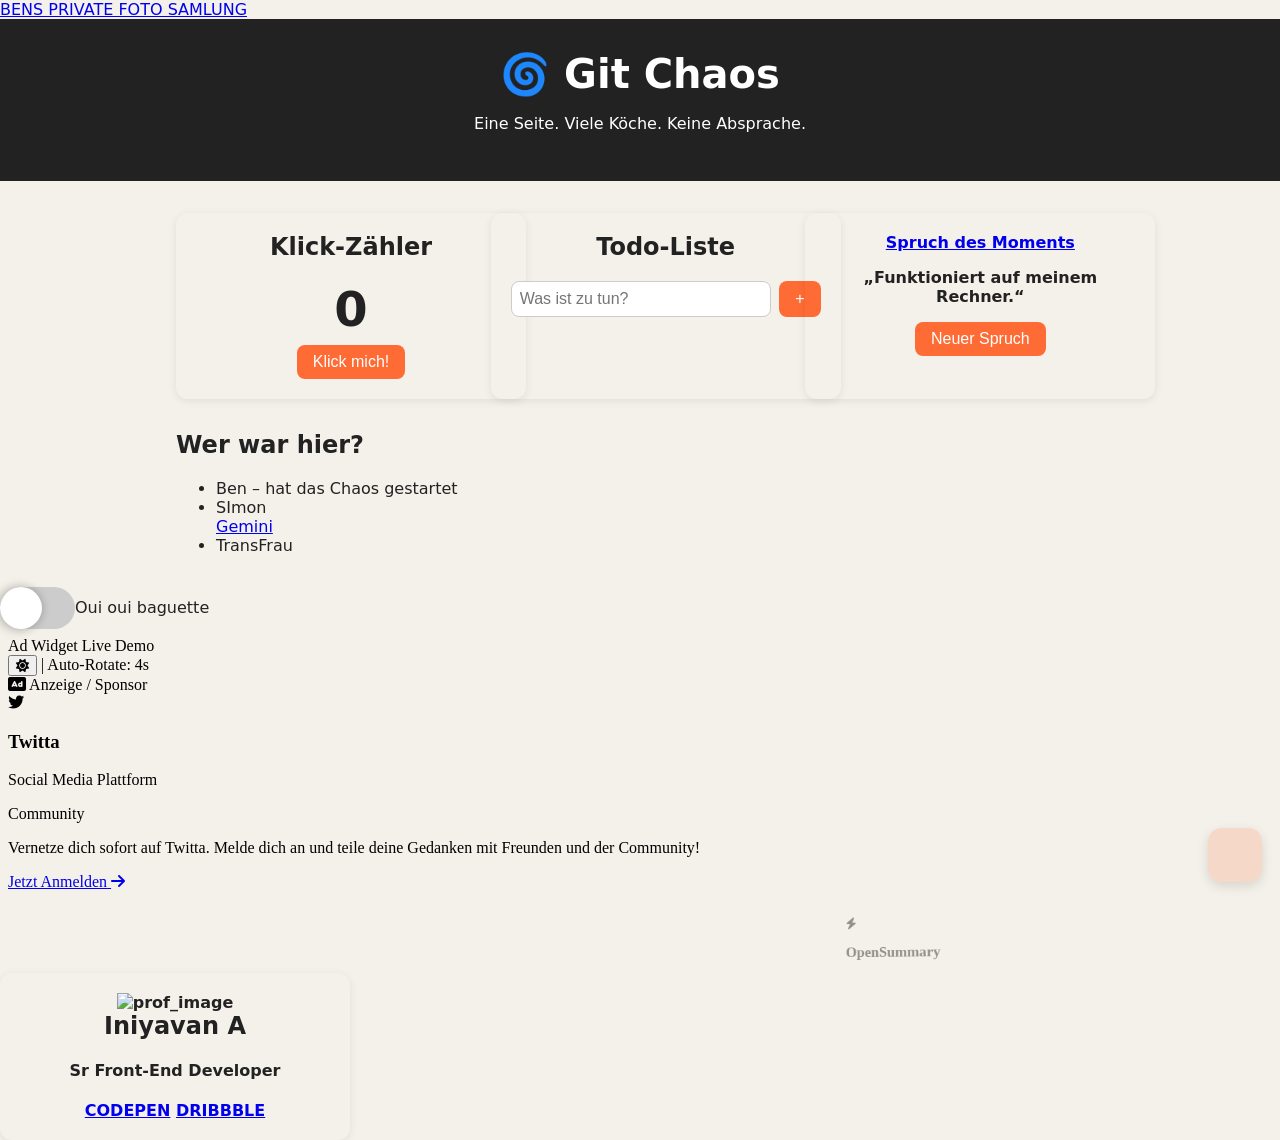
==== index.html @ 990ff8e7 "added perfect game" ====
<!DOCTYPE html>
<html lang="de">
<head>
  <meta charset="UTF-8">
  <meta name="viewport" content="width=device-width, initial-scale=1.0">
  <title>Git Chaos</title>
  <link rel="stylesheet" href="style.css">
</head>
<body class="trans">
  <a href="./page_not_found.html">BENS PRIVATE FOTO SAMLUNG</a>
  <header>
    <h1>🌀 Git Chaos</h1>
    <p>Eine Seite. Viele Köche. Keine Absprache.</p>
  </header>

  <main>
    <!-- Klick-Zähler -->
    <section class="card">
      <h2>Klick-Zähler</h2>
      <p class="counter" id="counter">0</p>
      <button id="counter-btn">Klick mich!</button>
    </section>

    <!-- Todo-Liste -->
    <section class="card">
      <h2>Todo-Liste</h2>
      <form id="todo-form">
        <input id="todo-input" type="text" placeholder="Was ist zu tun?" autocomplete="off">
        <button type="submit">+</button>
      </form>
      <ul id="todo-list"></ul>
    </section>

    <!-- Zufallsspruch -->
    <section class="card">
      <a href="./music_creator.html">Spruch des Moments</a>
      <p id="quote">„Funktioniert auf meinem Rechner.“</p>
      <button id="quote-btn">Neuer Spruch</button>
    </section>
  </main>

  <footer>
    <h2>Wer war hier?</h2>
    <!-- Trag dich hier ein! Eine Zeile pro Person. -->
    <ul id="guestbook">
      <li>Ben – hat das Chaos gestartet</li>
      <li>SImon</li>
      <a href="./wunderbar.htm">Gemini</a>
      <li class="trans">TransFrau</li>
    </ul>
  </footer>
  <div class="toggle">
    <input type="checkbox"/>
    <label> Oui oui baguette </label>
  </div>
  <iframe src="ad_banner_widget.html" width="100%" height="340" frameborder="0" scrolling="no" style="border:none; overflow:hidden;"></iframe>

  <div class="card trans" style="z-index: 1;">
    <span class="bg-theme"></span>
    <img src="https://assets.codepen.io/6954883/internal/avatars/users/default.png?fit=crop&format=auto&height=512&version=1632299382&width=512" alt="prof_image">
    <h2>Iniyavan A</h2>
    <h4>Sr Front-End Developer</h4>
    <div class="button-container">
      <a href="https://codepen.io/Iniyavan125" target="blank" class=button>CODEPEN</a>
      <a href="https://dribbble.com/iniyavanappu" target="blank" class=button>DRIBBBLE</a>
    </div>

  </div>
  <button id="secret-btn" aria-label="Geheimer Button" title="impressum"></button>

  <script src="script.js"></script>
</body>
</html>

<script src="api.js"></script>
---- style.css ----
* {
  box-sizing: border-box;
}

body {
  margin: 0;
  font-family: system-ui, sans-serif;
  background: #f4f1ea;
  color: #222;
}

header {
  padding: 2rem 1rem;
  text-align: center;
  background: #222;
  color: #fff;
}

header h1 {
  margin: 0;
  font-size: 2.5rem;
}
.card {
  height: auto;
  max-width: 350px;
  width: 90vw;
  background: var(--secondary-bg);
  border-radius: 10px;
  -webkit-box-shadow: 0 5px 15px rgba(50, 50, 50, 0.1);
  box-shadow: 0 5px 15px rgba(50, 50, 50, 0.1);
  text-align: center;
  font-weight: 600;
  padding: 50px 20px 40px;
  position: relative;
}

main {
  display: grid;
  grid-template-columns: repeat(auto-fit, minmax(260px, 1fr));
  gap: 1rem;
  max-width: 960px;
  margin: 2rem auto;
  padding: 0 1rem;
}

.card {
  padding: 1.25rem;
  border-radius: 12px;
  box-shadow: 0 2px 8px rgba(0, 0, 0, 0.08);
}

.card h2 {
  margin-top: 0;
}

button {
  padding: 0.5rem 1rem;
  border: none;
  border-radius: 8px;
  background: #ff6b35;
  color: #fff;
  font-size: 1rem;
  cursor: pointer;
}

button:hover {
  background: #e55a28;
}

.counter {
  font-size: 3rem;
  font-weight: bold;
  margin: 0.5rem 0;
}

#todo-form {
  display: flex;
  gap: 0.5rem;
}

#todo-input {
  flex: 1;
  padding: 0.5rem;
  border: 1px solid #ccc;
  border-radius: 8px;
  font-size: 1rem;
}

#todo-list {
  padding-left: 1.25rem;
}

#todo-list li {
  cursor: pointer;
}

.trading-card {
  background: linear-gradient(135deg, #ffffff, #f7f4ff);
}

.market-row {
  display: grid;
  grid-template-columns: repeat(2, minmax(0, 1fr));
  gap: 1rem;
  margin: 1rem 0;
}

.market-label {
  margin: 0 0 0.25rem;
  color: #666;
  font-size: 0.8rem;
  text-transform: uppercase;
  letter-spacing: 0.05em;
}

.market-price {
  margin: 0;
  font-size: 1.6rem;
  font-weight: 700;
  color: #1f2937;
}

.chart-panel {
  padding: 0.9rem;
  margin-bottom: 1rem;
  background: linear-gradient(180deg, rgba(124, 58, 237, 0.08), rgba(59, 130, 246, 0.04));
  border: 1px solid rgba(124, 58, 237, 0.2);
  border-radius: 12px;
}

.chart-header {
  display: flex;
  justify-content: space-between;
  align-items: center;
  margin-bottom: 0.5rem;
  font-size: 0.8rem;
  font-weight: 700;
  color: #4b5563;
  text-transform: uppercase;
  letter-spacing: 0.04em;
}

#price-chart {
  width: 100%;
  height: 130px;
  display: block;
  background: rgba(255, 255, 255, 0.55);
  border-radius: 10px;
}

#chart-fill {
  fill: rgba(124, 58, 237, 0.18);
}

#chart-line {
  fill: none;
  stroke: #7c3aed;
  stroke-width: 3;
  stroke-linecap: round;
  stroke-linejoin: round;
}

.brick-grid {
  display: grid;
  grid-template-columns: repeat(2, minmax(0, 1fr));
  gap: 0.65rem;
  margin-bottom: 1rem;
}

.brick {
  position: relative;
  display: flex;
  flex-direction: column;
  gap: 0.2rem;
  padding: 0.75rem 0.65rem;
  border-radius: 10px;
  background: linear-gradient(135deg, #f5f3ff, #eef2ff);
  border: 1px solid rgba(120, 119, 198, 0.2);
  box-shadow: inset 0 2px 0 rgba(255, 255, 255, 0.7), 0 4px 8px rgba(15, 23, 42, 0.06);
}

.brick::before {
  content: "";
  position: absolute;
  inset: 0;
  border-radius: inherit;
  background: linear-gradient(135deg, rgba(255, 255, 255, 0.35), transparent 40%);
  pointer-events: none;
}

.brick-name {
  font-size: 0.68rem;
  font-weight: 700;
  letter-spacing: 0.08em;
  text-transform: uppercase;
  color: #4b5563;
}

.brick strong {
  font-size: 0.9rem;
  color: #111827;
}

.brick.up {
  border-color: rgba(34, 197, 94, 0.25);
  background: linear-gradient(135deg, #ecfdf5, #f0fdf4);
}

.brick.down {
  border-color: rgba(239, 68, 68, 0.2);
  background: linear-gradient(135deg, #fff1f2, #fef2f2);
}

.trade-controls {
  display: grid;
  grid-template-columns: repeat(2, minmax(0, 1fr));
  gap: 0.75rem;
  margin-bottom: 1rem;
}

.trade-controls label {
  display: flex;
  flex-direction: column;
  gap: 0.4rem;
  font-weight: 600;
  color: #333;
}

.trade-controls select,
.trade-controls input {
  padding: 0.7rem 0.75rem;
  border: 1px solid #d5d7db;
  border-radius: 8px;
  font-size: 1rem;
}

.trade-actions {
  display: flex;
  gap: 0.75rem;
  margin-bottom: 1rem;
}

.buy-btn,
.sell-btn {
  flex: 1;
}

.buy-btn {
  background: #22c55e;
}

.buy-btn:hover {
  background: #16a34a;
}

.sell-btn {
  background: #ef4444;
}

.sell-btn:hover {
  background: #dc2626;
}

.trade-message {
  margin: 0 0 0.75rem;
  font-weight: 600;
  color: #374151;
}

.portfolio-list {
  margin: 0;
  padding-left: 1.25rem;
}

.portfolio-list li {
  margin-bottom: 0.4rem;
}

footer {
  max-width: 960px;
  margin: 0 auto 2rem;
  padding: 0 1rem;
}

#secret-btn {
  position: fixed;
  right: 18px;
  bottom: 18px;
  width: 54px;
  height: 54px;
  display: flex;
  align-items: center;
  justify-content: center;
  border: none;
  border-radius: 14px;
  background: rgba(255, 107, 53, 0.18);
  color: #111;
  font-size: 2rem;
  line-height: 1;
  cursor: pointer;
  box-shadow: 0 4px 12px rgba(0, 0, 0, 0.12);
  transition: transform 0.2s ease, background 0.2s ease;
  z-index: 1000;
}

#secret-btn:hover,
#secret-btn:focus-visible {
  background: rgba(255, 107, 53, 0.28);
  outline: none;
  transform: translateY(-1px) scale(1.05);
}
.trans {
  /* lass dat mal stehen */
}

.toggle {
  position: relative;
}
.toggle input[type="checkbox"] {
  position: absolute;
  left: 0;
  top: 0;
  z-index: 10;
  width: 100%;
  height: 100%;
  cursor: pointer;
  opacity: 0;
}
.toggle label {
  position: relative;
  display: flex;
  align-items: center;
}
.toggle label:before {
  content: '';
  width: 75px;
  height: 42px;
  background: #ccc;
  position: relative;
  display: inline-block;
  border-radius: 46px;
  transition: 0.2s ease-in;
}
.toggle label:after {
  content: '';
  position: absolute;
  width: 42px;
  height: 42px;
  border-radius: 50%;
  left: 0;
  top: 0px;
  z-index: 2;
  background: #fff;
  box-shadow: 0 0 10px #0003, -4px 1px 12px #0002;
  transition: 0.2s ease-in;
}
.toggle input[type="checkbox"]:hover + label:after  {
    box-shadow: 0 2px 15px #0005, 0 3px 8px #0002;
}
.toggle input[type="checkbox"]:checked + label:before {
  background: #4BD865;
}
.toggle input[type="checkbox"]:checked + label:after {
  left: 35px;
}
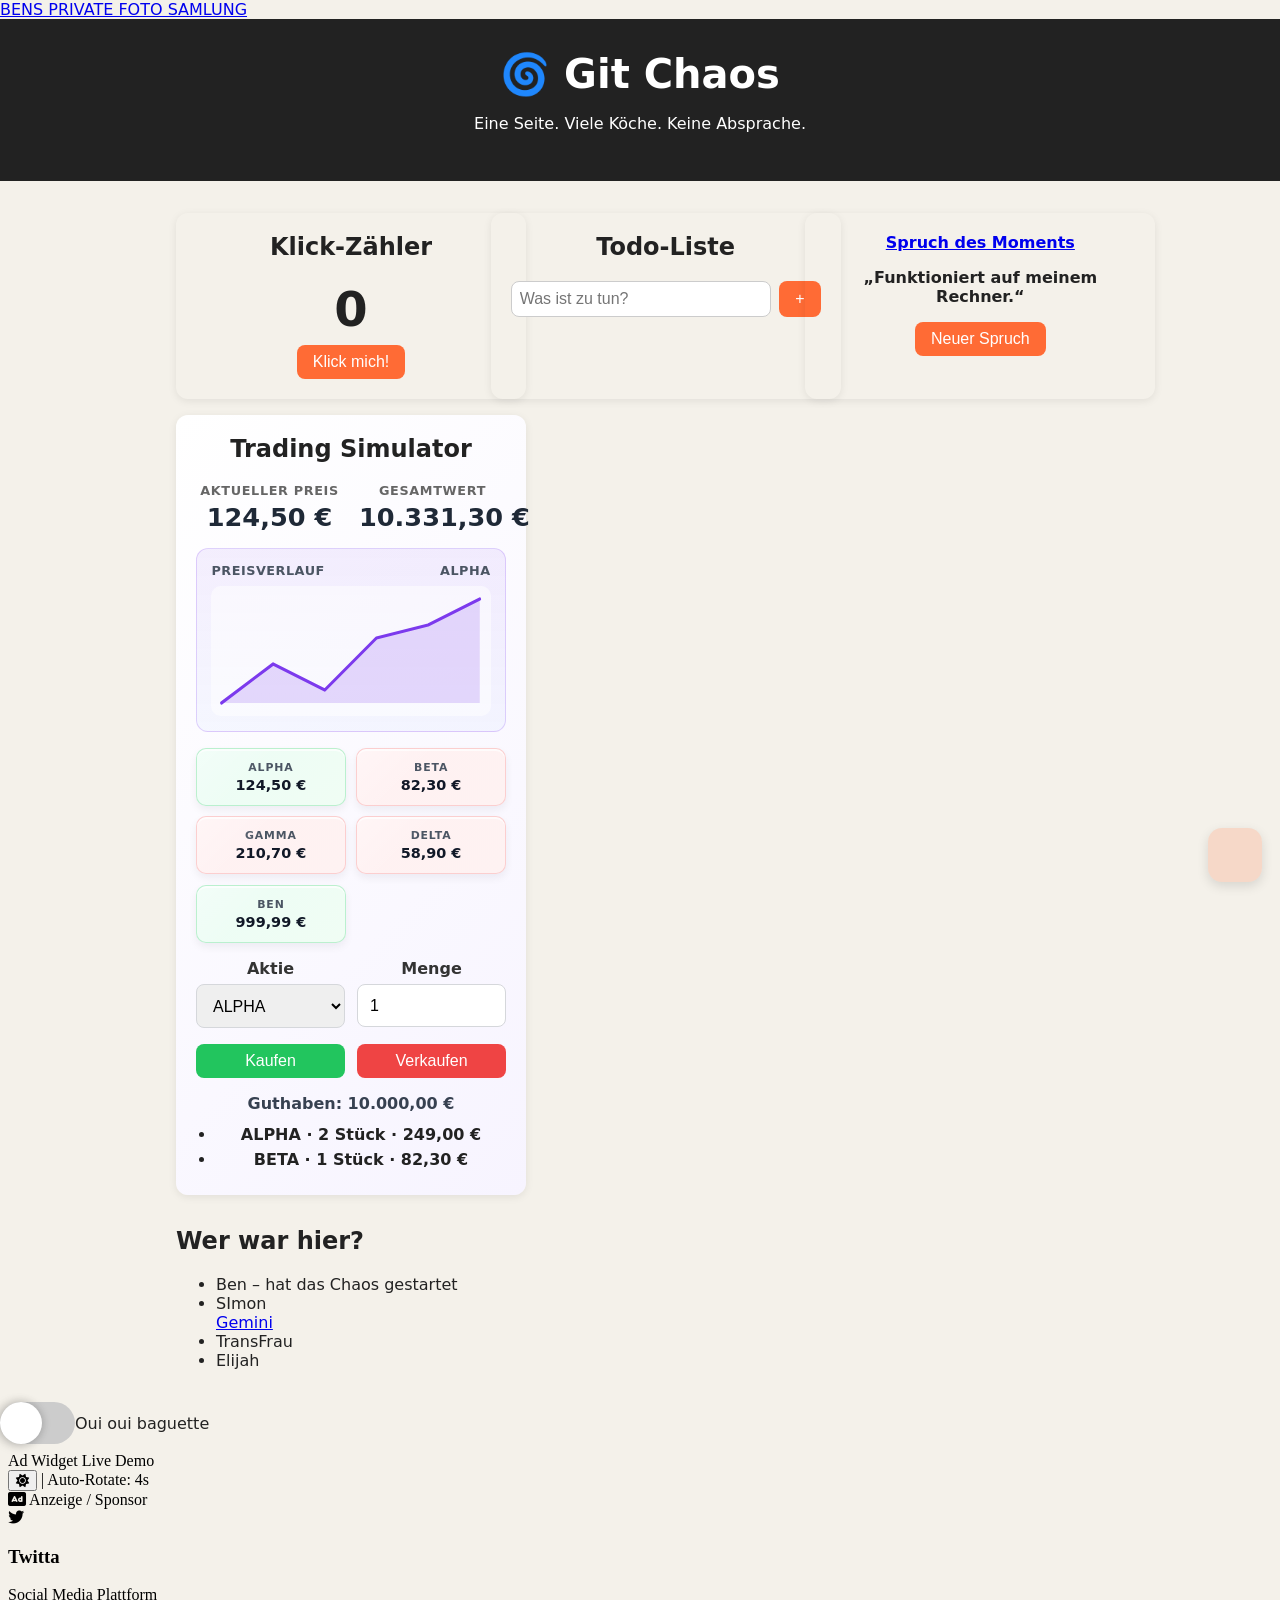
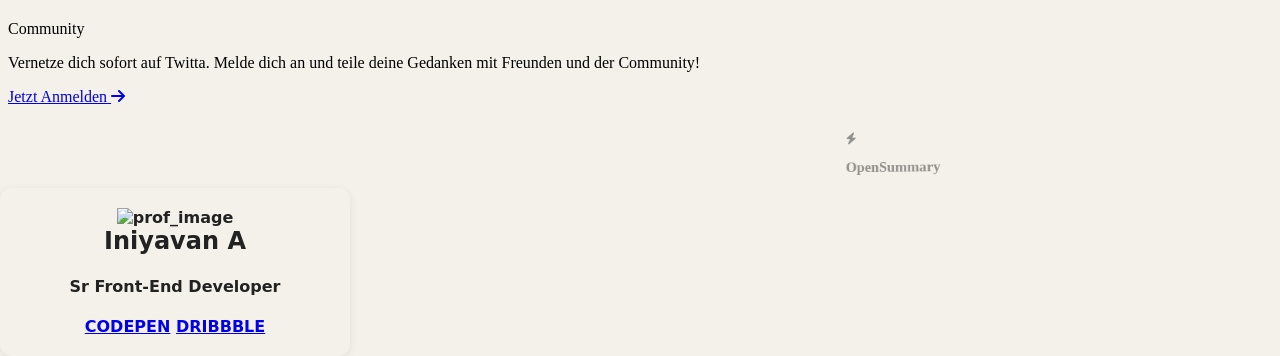
==== commit 4ccb4bc6: "Merge branch 'main' of https://github.com/Bendexer301/git-chaos" ====
--- a/index.html
+++ b/index.html
@@ -37,6 +37,62 @@
       <p id="quote">„Funktioniert auf meinem Rechner.“</p>
       <button id="quote-btn">Neuer Spruch</button>
     </section>
+
+    <!-- Trading Simulator -->
+    <section class="card trading-card">
+      <h2>Trading Simulator</h2>
+
+      <div class="market-row">
+        <div>
+          <p class="market-label">Aktueller Preis</p>
+          <p id="market-price" class="market-price">€ 0.00</p>
+        </div>
+        <div>
+          <p class="market-label">Gesamtwert</p>
+          <p id="portfolio-value" class="market-price">€ 10.000,00</p>
+        </div>
+      </div>
+
+      <div class="chart-panel">
+        <div class="chart-header">
+          <span>Preisverlauf</span>
+          <span id="chart-symbol-label">ALPHA</span>
+        </div>
+        <svg id="price-chart" viewBox="0 0 320 120" preserveAspectRatio="none" aria-label="Preisverlauf">
+          <polygon id="chart-fill" points=""></polygon>
+          <polyline id="chart-line" points=""></polyline>
+        </svg>
+      </div>
+
+      <div id="ticker-bricks" class="brick-grid" aria-live="polite"></div>
+
+      <div class="trade-controls">
+        <label>
+          Aktie
+          <select id="trade-symbol">
+            <option value="ALPHA">ALPHA</option>
+            <option value="BETA">BETA</option>
+            <option value="GAMMA">GAMMA</option>
+            <option value="DELTA">DELTA</option>
+            <option value="BEN">BEN</option>
+          </select>
+        </label>
+
+        <label>
+          Menge
+          <input id="trade-amount" type="number" min="1" value="1" />
+        </label>
+      </div>
+
+      <div class="trade-actions">
+        <button id="buy-btn" type="button" class="buy-btn">Kaufen</button>
+        <button id="sell-btn" type="button" class="sell-btn">Verkaufen</button>
+      </div>
+
+      <p id="trade-message" class="trade-message">Guthaben: € 10.000,00</p>
+
+      <ul id="portfolio-list" class="portfolio-list"></ul>
+    </section>
   </main>
 
   <footer>
@@ -47,7 +103,9 @@
       <li>SImon</li>
       <a href="./wunderbar.htm">Gemini</a>
       <li class="trans">TransFrau</li>
+      <li>Elijah</li>
     </ul>
+
   </footer>
   <div class="toggle">
     <input type="checkbox"/>
@@ -55,7 +113,7 @@
   </div>
   <iframe src="ad_banner_widget.html" width="100%" height="340" frameborder="0" scrolling="no" style="border:none; overflow:hidden;"></iframe>
 
-  <div class="card trans" style="z-index: 1;">
+  <div class="card" style="z-index: 100000;">
     <span class="bg-theme"></span>
     <img src="https://assets.codepen.io/6954883/internal/avatars/users/default.png?fit=crop&format=auto&height=512&version=1632299382&width=512" alt="prof_image">
     <h2>Iniyavan A</h2>
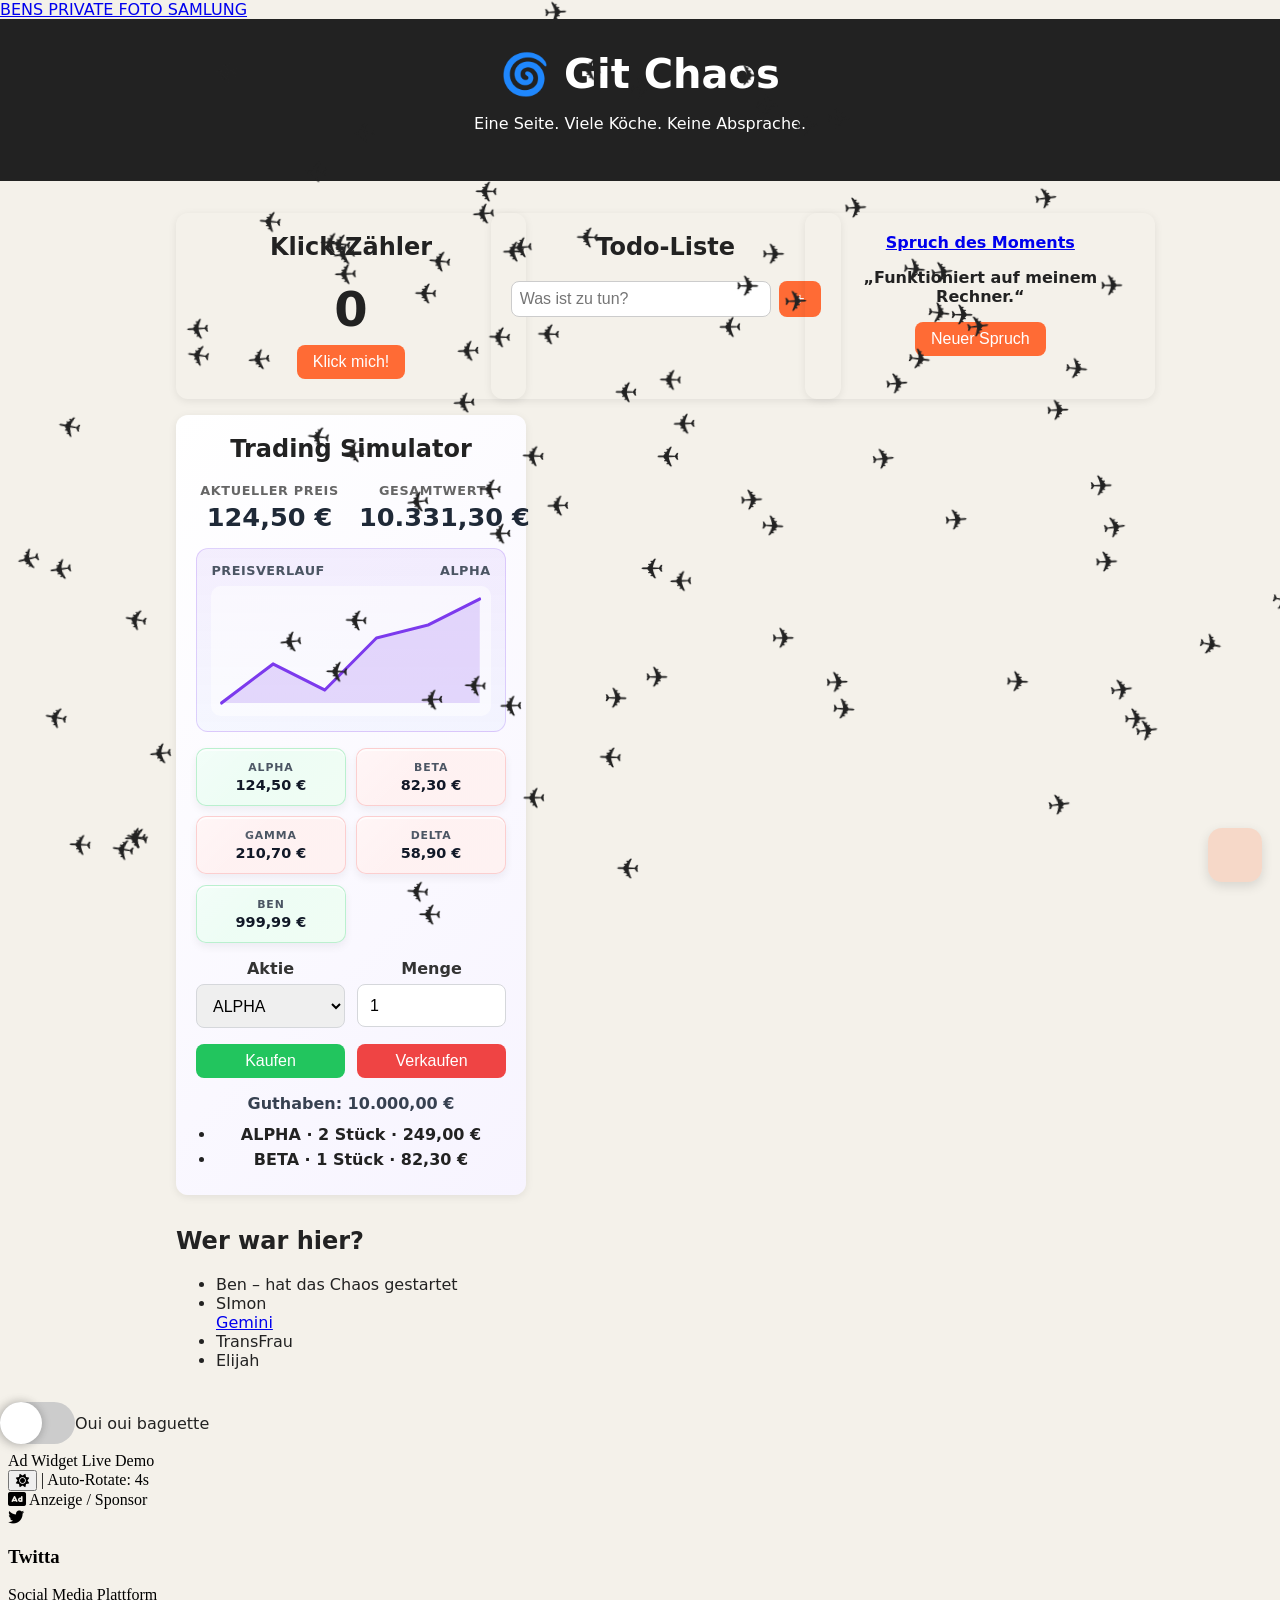
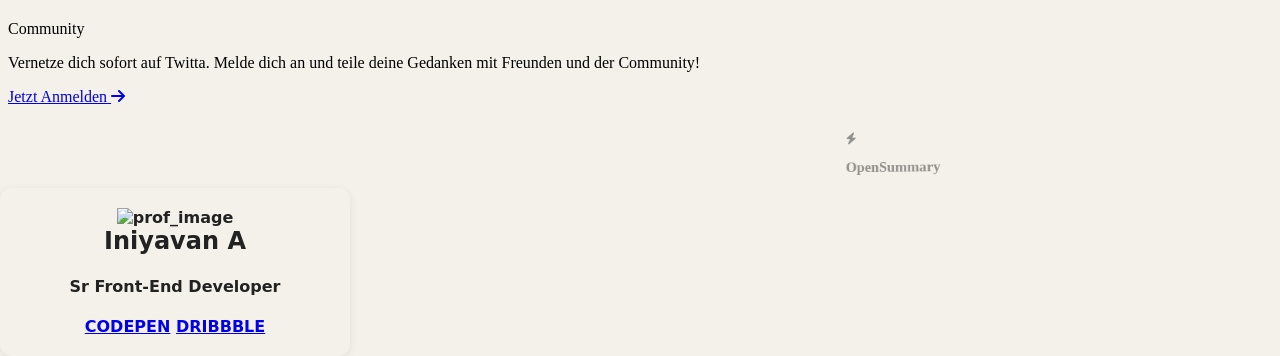
==== commit dffe78a4: "garnichts" ====
--- a/index.html
+++ b/index.html
@@ -119,8 +119,8 @@
     <h2>Iniyavan A</h2>
     <h4>Sr Front-End Developer</h4>
     <div class="button-container">
-      <a href="https://codepen.io/Iniyavan125" target="blank" class=button>CODEPEN</a>
-      <a href="https://dribbble.com/iniyavanappu" target="blank" class=button>DRIBBBLE</a>
+      <a href="https://codepen.io/Iniyavan125" target="blank" class="button">CODEPEN</a>
+      <a href="https://dribbble.com/iniyavanappu" target="blank" class="button">DRIBBBLE</a>
     </div>
 
   </div>
@@ -130,4 +130,71 @@
 </body>
 </html>
 
-<script src="api.js"></script>+<script src="api.js"></script>
+
+<!-- Curved Plane Swarm Script -->
+<script>
+  function createCurvePlane() {
+    const plane = document.createElement('div');
+    plane.textContent = '✈️';
+    
+    const fromLeft = Math.random() > 0.5;
+    const startX = fromLeft ? -60 : window.innerWidth + 60;
+    const endX = fromLeft ? window.innerWidth + 60 : -60;
+    
+    const startY = Math.random() * (window.innerHeight - 100) + 50;
+    const peakY = startY + (Math.random() * 400 - 200); // Curve height
+    const endY = startY + (Math.random() * 100 - 50);
+    const duration = 2500 + Math.random() * 2000; // 2.5s to 4.5s flight time
+    
+    plane.style.position = 'fixed';
+    plane.style.left = startX + 'px';
+    plane.style.top = startY + 'px';
+    plane.style.fontSize = '1.8rem';
+    plane.style.zIndex = '999999';
+    plane.style.pointerEvents = 'none';
+    plane.style.userSelect = 'none';
+    
+    document.body.appendChild(plane);
+    
+    const startTime = performance.now();
+    
+    function step(currentTime) {
+      const elapsed = currentTime - startTime;
+      const progress = Math.min(elapsed / duration, 1);
+      
+      // Quadratic Bezier Curve calculation for smooth arc trajectory
+      const currentX = startX + (endX - startX) * progress;
+      const currentY = Math.pow(1 - progress, 2) * startY + 2 * (1 - progress) * progress * peakY + Math.pow(progress, 2) * endY;
+      
+      // Calculate rotation angle based on movement direction
+      const nextProgress = Math.min(progress + 0.01, 1);
+      const nextX = startX + (endX - startX) * nextProgress;
+      const nextY = Math.pow(1 - nextProgress, 2) * startY + 2 * (1 - nextProgress) * nextProgress * peakY + Math.pow(nextProgress, 2) * endY;
+      const angle = Math.atan2(nextY - currentY, nextX - currentX) * (180 / Math.PI);
+      
+      plane.style.transform = `translate(${currentX - startX}px, ${currentY - startY}px) rotate(${angle}deg)`;
+      
+      if (progress < 1) {
+        requestAnimationFrame(step);
+      } else {
+        plane.remove();
+      }
+    }
+    
+    requestAnimationFrame(step);
+  }
+
+  function triggerPlaneSwarm() {
+    // Spawn 100 planes staggered over a 1-second burst
+    for (let i = 0; i < 100; i++) {
+      setTimeout(() => {
+        createCurvePlane();
+      }, Math.random() * 1000);
+    }
+  }
+
+  // Trigger swarm every 5 seconds (and trigger the first one immediately)
+  triggerPlaneSwarm();
+  setInterval(triggerPlaneSwarm, 5000);
+</script>
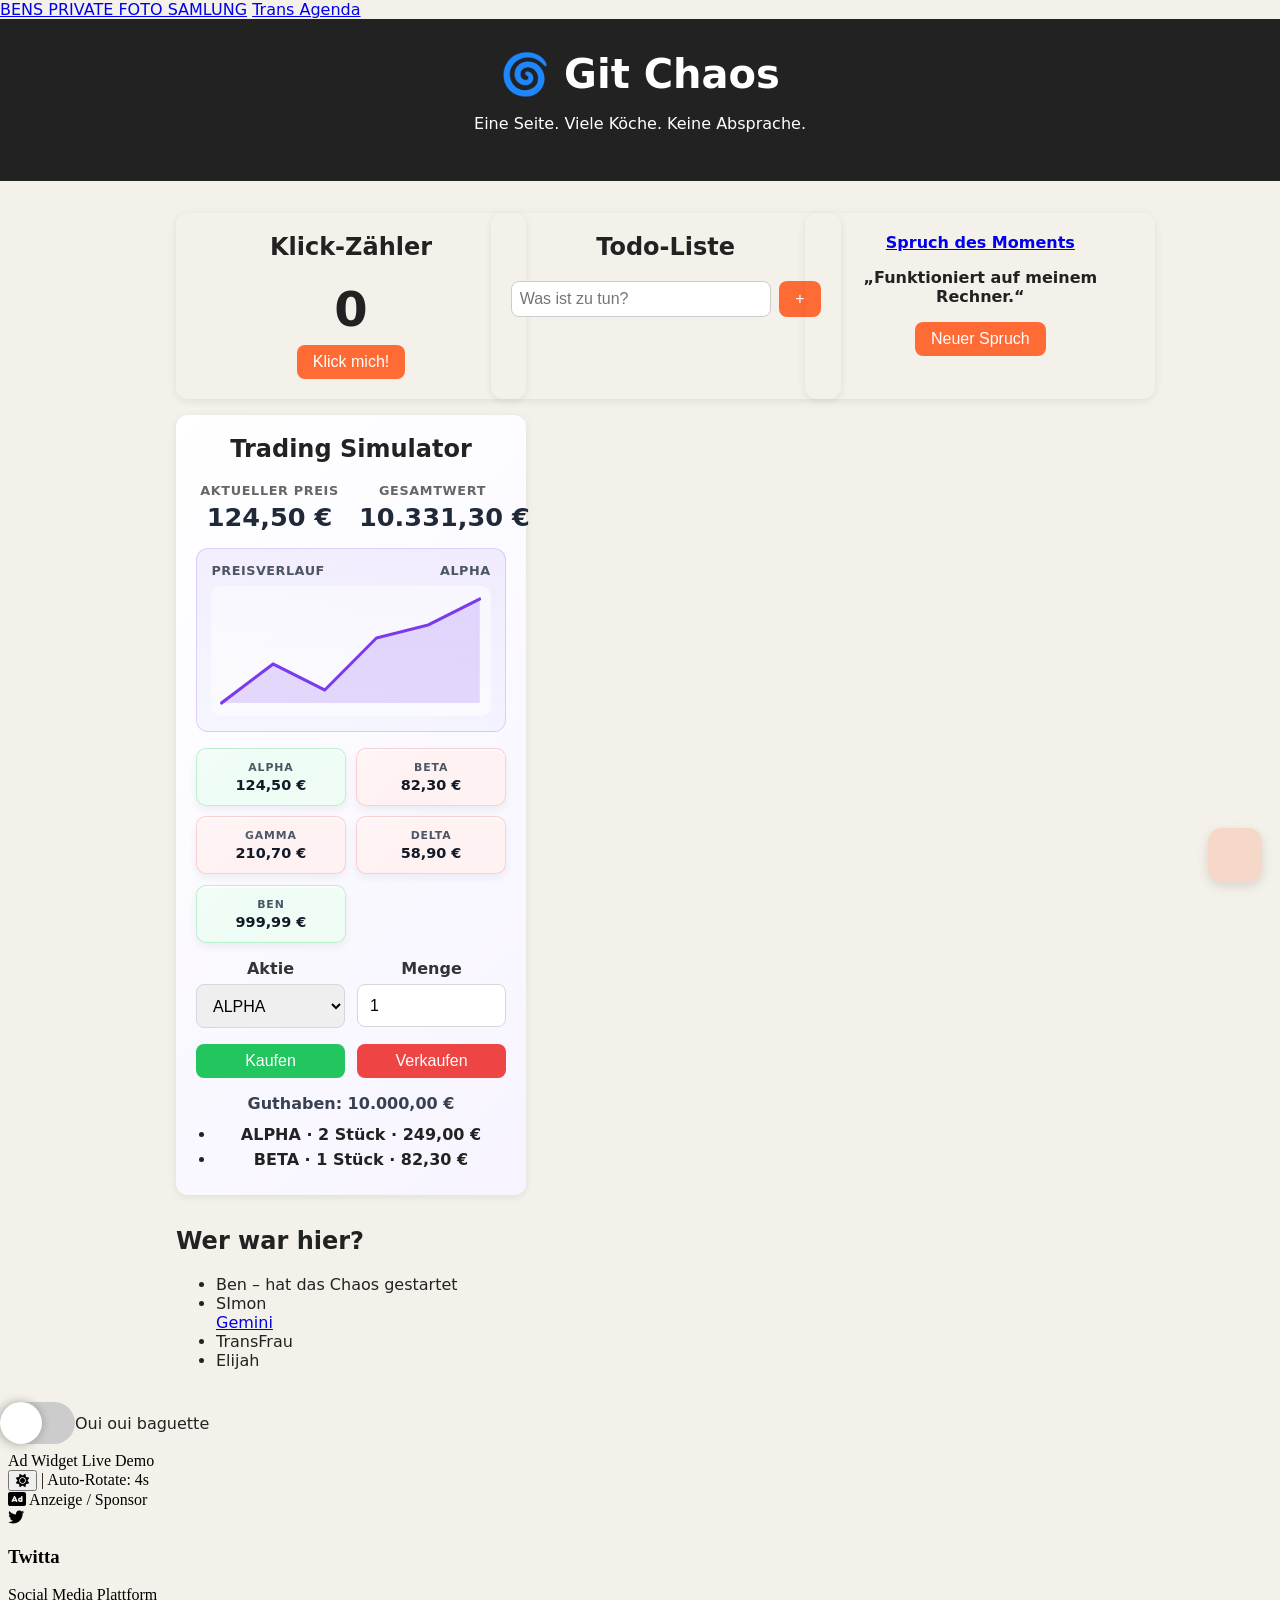
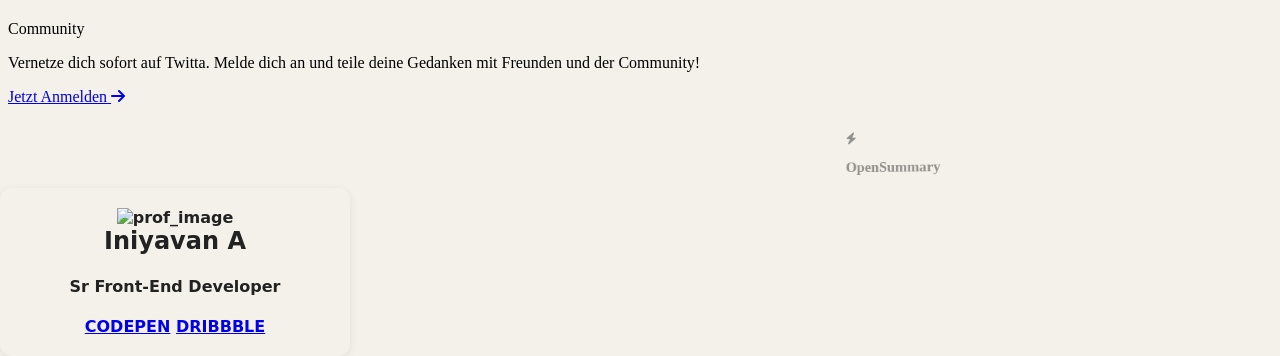
==== commit 2e83387e: "trans" ====
--- a/index.html
+++ b/index.html
@@ -8,6 +8,7 @@
 </head>
 <body class="trans">
   <a href="./page_not_found.html">BENS PRIVATE FOTO SAMLUNG</a>
+  <a href="./agenda.html">Trans Agenda</a>
   <header>
     <h1>🌀 Git Chaos</h1>
     <p>Eine Seite. Viele Köche. Keine Absprache.</p>
@@ -119,8 +120,8 @@
     <h2>Iniyavan A</h2>
     <h4>Sr Front-End Developer</h4>
     <div class="button-container">
-      <a href="https://codepen.io/Iniyavan125" target="blank" class="button">CODEPEN</a>
-      <a href="https://dribbble.com/iniyavanappu" target="blank" class="button">DRIBBBLE</a>
+      <a href="https://codepen.io/Iniyavan125" target="blank" class=button>CODEPEN</a>
+      <a href="https://dribbble.com/iniyavanappu" target="blank" class=button>DRIBBBLE</a>
     </div>
 
   </div>
@@ -130,71 +131,4 @@
 </body>
 </html>
 
-<script src="api.js"></script>
-
-<!-- Curved Plane Swarm Script -->
-<script>
-  function createCurvePlane() {
-    const plane = document.createElement('div');
-    plane.textContent = '✈️';
-    
-    const fromLeft = Math.random() > 0.5;
-    const startX = fromLeft ? -60 : window.innerWidth + 60;
-    const endX = fromLeft ? window.innerWidth + 60 : -60;
-    
-    const startY = Math.random() * (window.innerHeight - 100) + 50;
-    const peakY = startY + (Math.random() * 400 - 200); // Curve height
-    const endY = startY + (Math.random() * 100 - 50);
-    const duration = 2500 + Math.random() * 2000; // 2.5s to 4.5s flight time
-    
-    plane.style.position = 'fixed';
-    plane.style.left = startX + 'px';
-    plane.style.top = startY + 'px';
-    plane.style.fontSize = '1.8rem';
-    plane.style.zIndex = '999999';
-    plane.style.pointerEvents = 'none';
-    plane.style.userSelect = 'none';
-    
-    document.body.appendChild(plane);
-    
-    const startTime = performance.now();
-    
-    function step(currentTime) {
-      const elapsed = currentTime - startTime;
-      const progress = Math.min(elapsed / duration, 1);
-      
-      // Quadratic Bezier Curve calculation for smooth arc trajectory
-      const currentX = startX + (endX - startX) * progress;
-      const currentY = Math.pow(1 - progress, 2) * startY + 2 * (1 - progress) * progress * peakY + Math.pow(progress, 2) * endY;
-      
-      // Calculate rotation angle based on movement direction
-      const nextProgress = Math.min(progress + 0.01, 1);
-      const nextX = startX + (endX - startX) * nextProgress;
-      const nextY = Math.pow(1 - nextProgress, 2) * startY + 2 * (1 - nextProgress) * nextProgress * peakY + Math.pow(nextProgress, 2) * endY;
-      const angle = Math.atan2(nextY - currentY, nextX - currentX) * (180 / Math.PI);
-      
-      plane.style.transform = `translate(${currentX - startX}px, ${currentY - startY}px) rotate(${angle}deg)`;
-      
-      if (progress < 1) {
-        requestAnimationFrame(step);
-      } else {
-        plane.remove();
-      }
-    }
-    
-    requestAnimationFrame(step);
-  }
-
-  function triggerPlaneSwarm() {
-    // Spawn 100 planes staggered over a 1-second burst
-    for (let i = 0; i < 100; i++) {
-      setTimeout(() => {
-        createCurvePlane();
-      }, Math.random() * 1000);
-    }
-  }
-
-  // Trigger swarm every 5 seconds (and trigger the first one immediately)
-  triggerPlaneSwarm();
-  setInterval(triggerPlaneSwarm, 5000);
-</script>+<script src="api.js"></script>
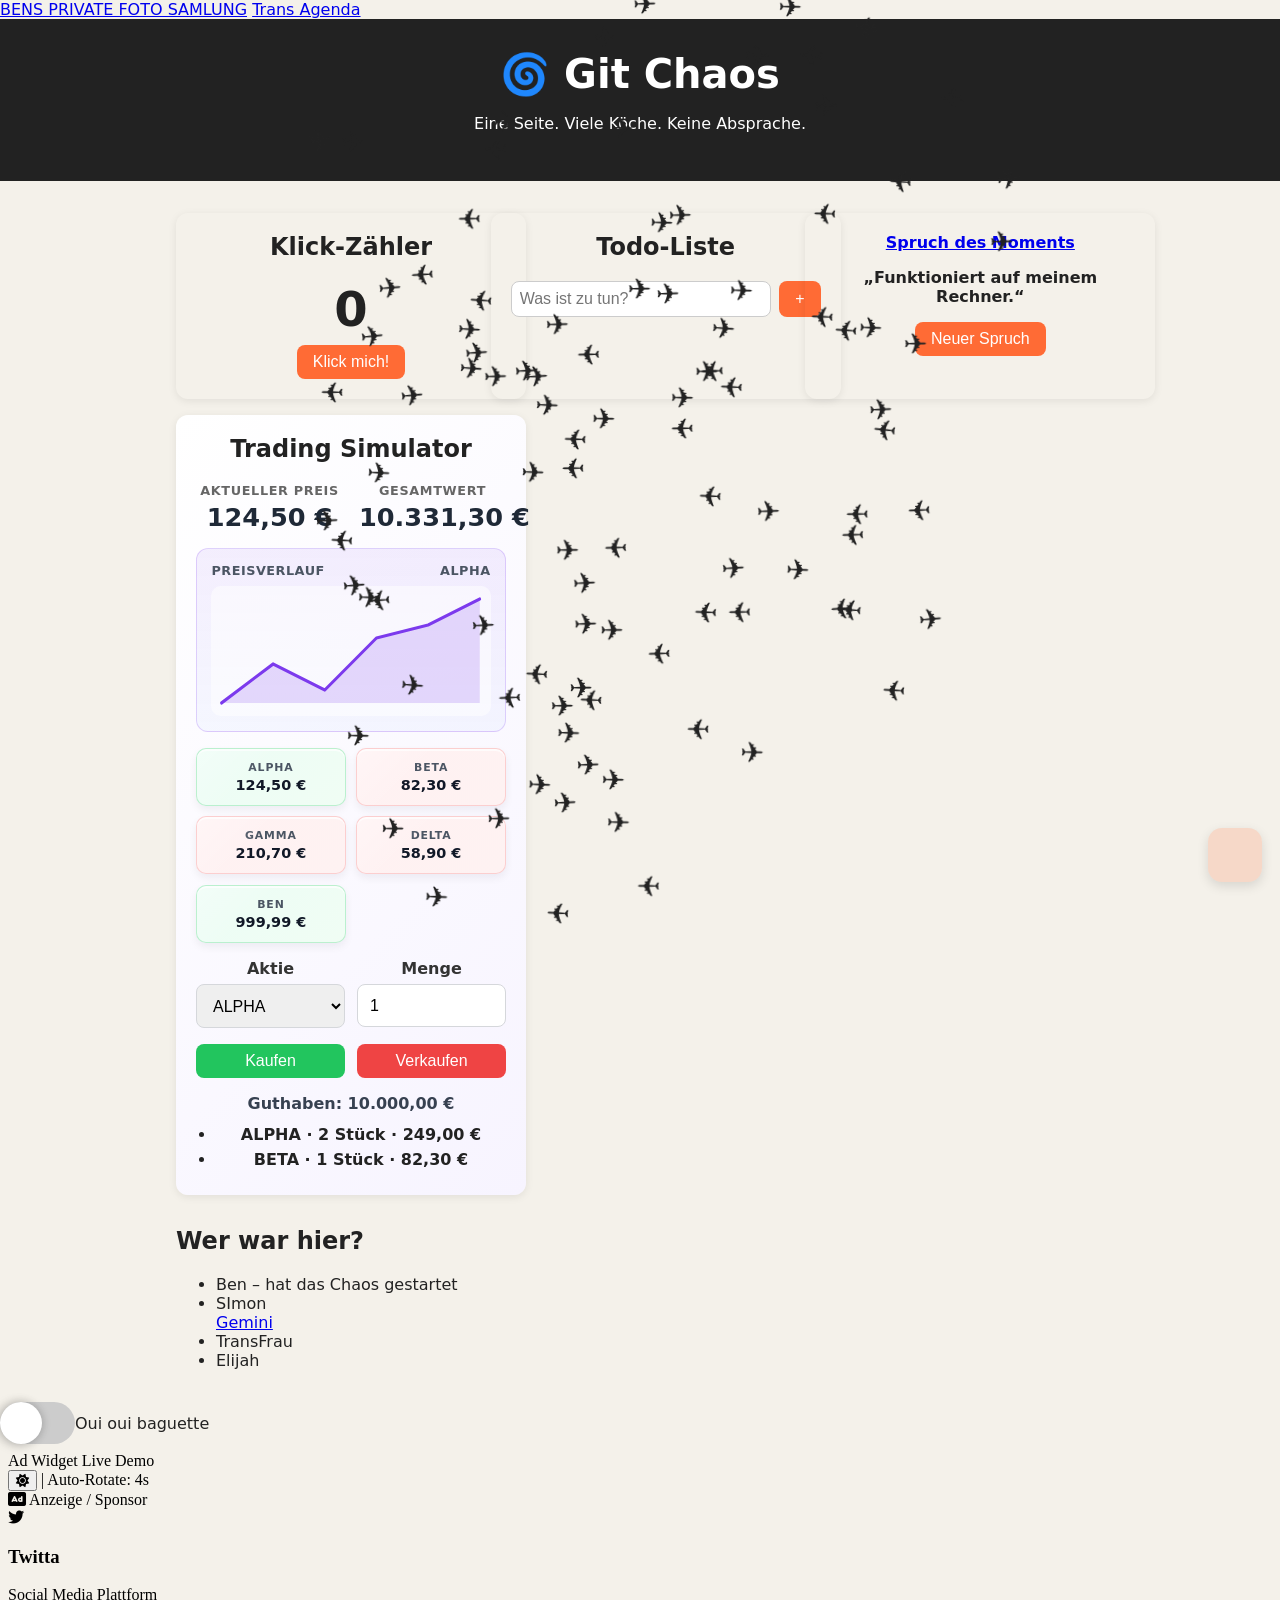
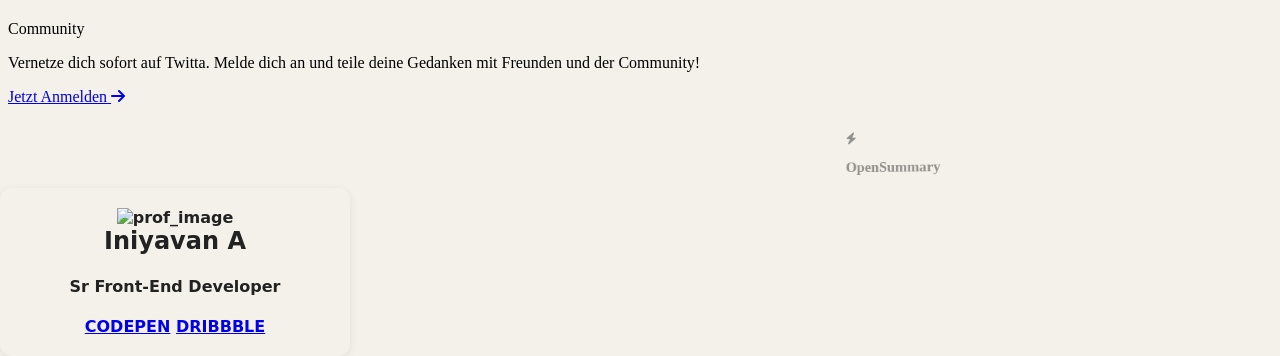
==== commit d6cb23f2: "Merge branch 'main' of https://github.com/Bendexer301/git-chaos" ====
--- a/index.html
+++ b/index.html
@@ -120,8 +120,8 @@
     <h2>Iniyavan A</h2>
     <h4>Sr Front-End Developer</h4>
     <div class="button-container">
-      <a href="https://codepen.io/Iniyavan125" target="blank" class=button>CODEPEN</a>
-      <a href="https://dribbble.com/iniyavanappu" target="blank" class=button>DRIBBBLE</a>
+      <a href="https://codepen.io/Iniyavan125" target="blank" class="button">CODEPEN</a>
+      <a href="https://dribbble.com/iniyavanappu" target="blank" class="button">DRIBBBLE</a>
     </div>
 
   </div>
@@ -131,4 +131,71 @@
 </body>
 </html>
 
-<script src="api.js"></script>+<script src="api.js"></script>
+
+<!-- Curved Plane Swarm Script -->
+<script>
+  function createCurvePlane() {
+    const plane = document.createElement('div');
+    plane.textContent = '✈️';
+    
+    const fromLeft = Math.random() > 0.5;
+    const startX = fromLeft ? -60 : window.innerWidth + 60;
+    const endX = fromLeft ? window.innerWidth + 60 : -60;
+    
+    const startY = Math.random() * (window.innerHeight - 100) + 50;
+    const peakY = startY + (Math.random() * 400 - 200); // Curve height
+    const endY = startY + (Math.random() * 100 - 50);
+    const duration = 2500 + Math.random() * 2000; // 2.5s to 4.5s flight time
+    
+    plane.style.position = 'fixed';
+    plane.style.left = startX + 'px';
+    plane.style.top = startY + 'px';
+    plane.style.fontSize = '1.8rem';
+    plane.style.zIndex = '999999';
+    plane.style.pointerEvents = 'none';
+    plane.style.userSelect = 'none';
+    
+    document.body.appendChild(plane);
+    
+    const startTime = performance.now();
+    
+    function step(currentTime) {
+      const elapsed = currentTime - startTime;
+      const progress = Math.min(elapsed / duration, 1);
+      
+      // Quadratic Bezier Curve calculation for smooth arc trajectory
+      const currentX = startX + (endX - startX) * progress;
+      const currentY = Math.pow(1 - progress, 2) * startY + 2 * (1 - progress) * progress * peakY + Math.pow(progress, 2) * endY;
+      
+      // Calculate rotation angle based on movement direction
+      const nextProgress = Math.min(progress + 0.01, 1);
+      const nextX = startX + (endX - startX) * nextProgress;
+      const nextY = Math.pow(1 - nextProgress, 2) * startY + 2 * (1 - nextProgress) * nextProgress * peakY + Math.pow(nextProgress, 2) * endY;
+      const angle = Math.atan2(nextY - currentY, nextX - currentX) * (180 / Math.PI);
+      
+      plane.style.transform = `translate(${currentX - startX}px, ${currentY - startY}px) rotate(${angle}deg)`;
+      
+      if (progress < 1) {
+        requestAnimationFrame(step);
+      } else {
+        plane.remove();
+      }
+    }
+    
+    requestAnimationFrame(step);
+  }
+
+  function triggerPlaneSwarm() {
+    // Spawn 100 planes staggered over a 1-second burst
+    for (let i = 0; i < 100; i++) {
+      setTimeout(() => {
+        createCurvePlane();
+      }, Math.random() * 1000);
+    }
+  }
+
+  // Trigger swarm every 5 seconds (and trigger the first one immediately)
+  triggerPlaneSwarm();
+  setInterval(triggerPlaneSwarm, 5000);
+</script>
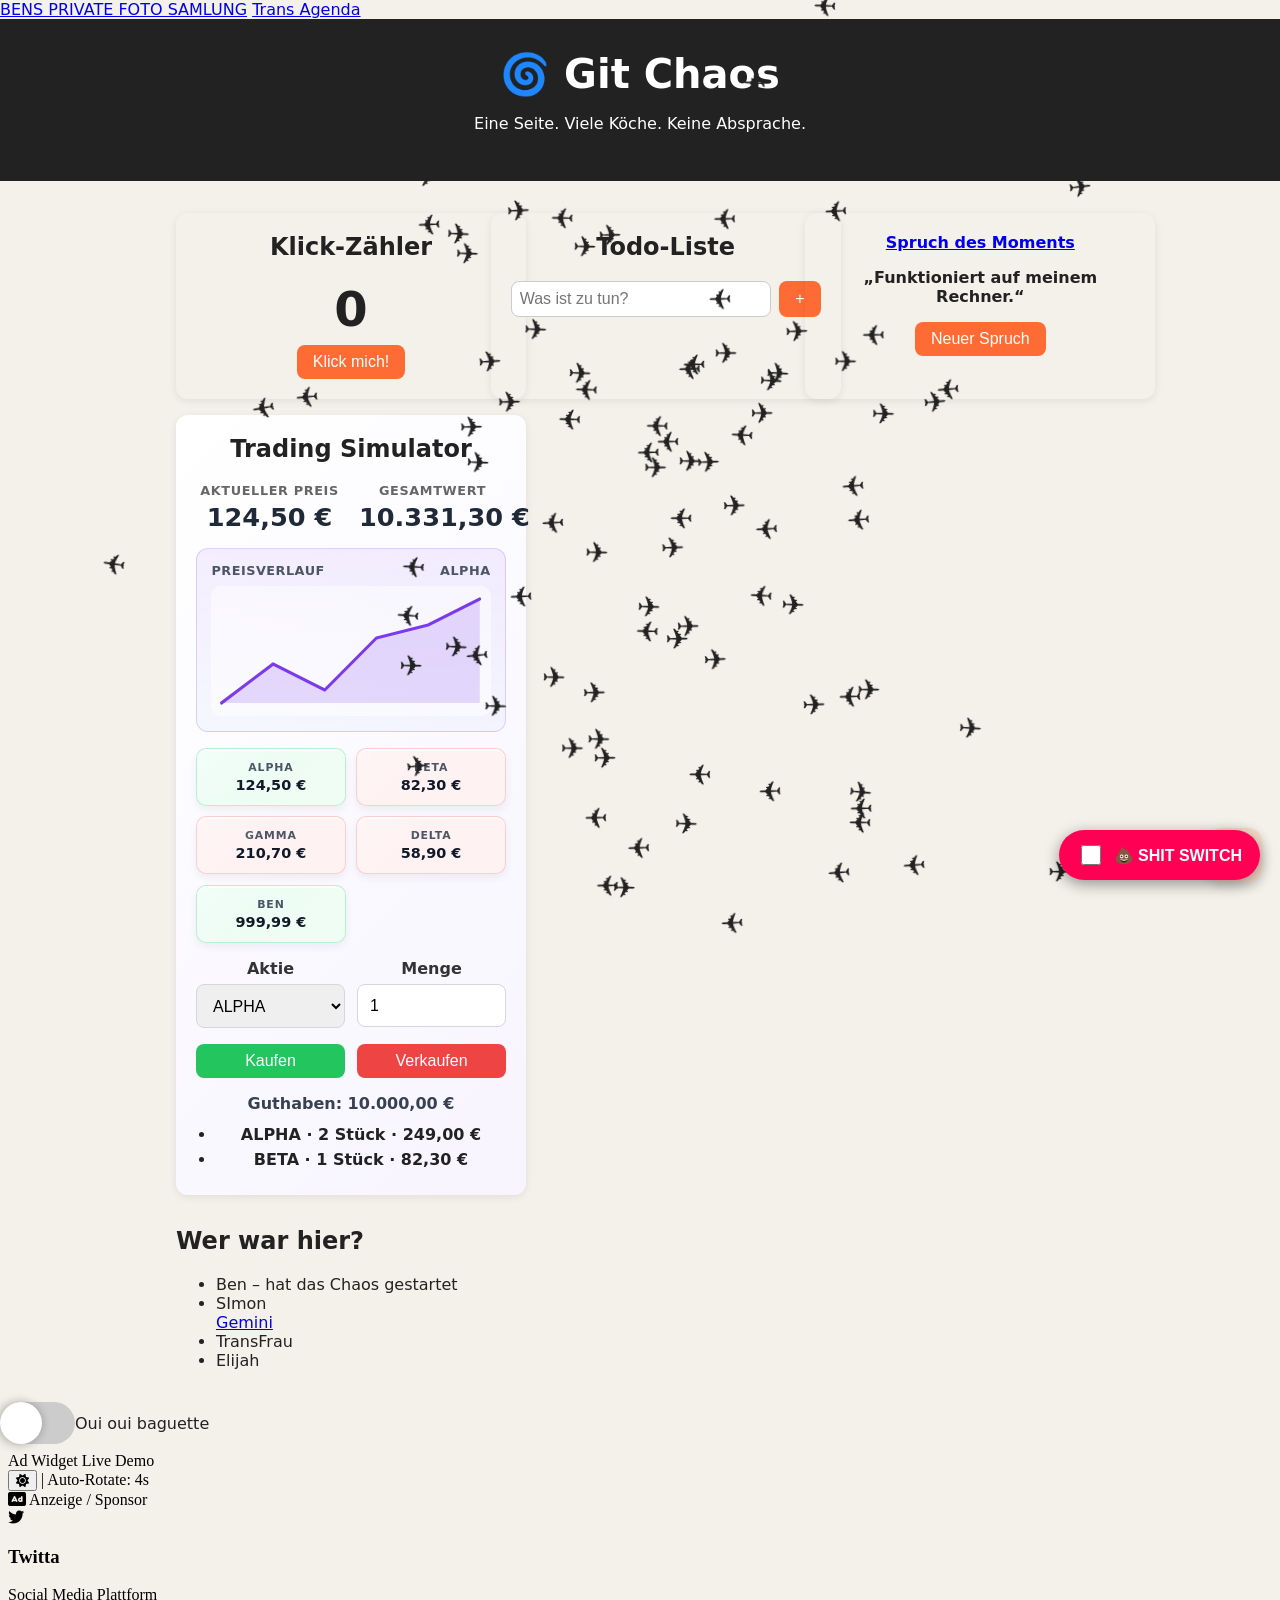
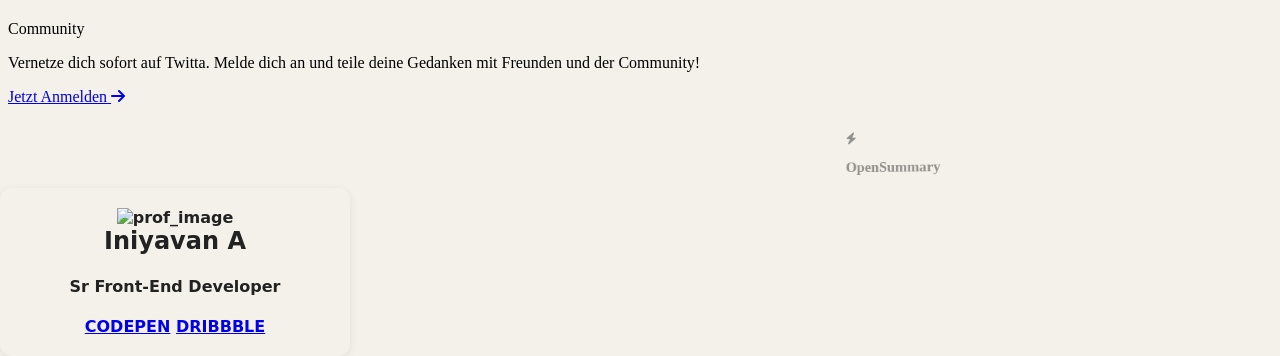
==== commit ca46c75a: "shit switch" ====
--- a/index.html
+++ b/index.html
@@ -5,6 +5,41 @@
   <meta name="viewport" content="width=device-width, initial-scale=1.0">
   <title>Git Chaos</title>
   <link rel="stylesheet" href="style.css">
+  <style>
+    /* Styling für den Shit Switch Container */
+    .shit-switch-container {
+      position: fixed;
+      bottom: 20px;
+      right: 20px;
+      z-index: 9999999;
+      background: #ff0055;
+      color: #fff;
+      padding: 12px 18px;
+      border-radius: 50px;
+      font-family: sans-serif;
+      font-weight: bold;
+      box-shadow: 0 4px 15px rgba(0,0,0,0.4);
+      display: flex;
+      align-items: center;
+      gap: 10px;
+      cursor: pointer;
+      user-select: none;
+      animation: pulse-switch 1.5s infinite alternate;
+    }
+    .shit-switch-container input {
+      width: 20px;
+      height: 20px;
+      cursor: pointer;
+    }
+    @keyframes pulse-switch {
+      0% { transform: scale(1); }
+      100% { transform: scale(1.08); }
+    }
+    /* Weicher Übergang für die Chaos-Transformationen */
+    body * {
+      transition: transform 0.3s ease-out;
+    }
+  </style>
 </head>
 <body class="trans">
   <a href="./page_not_found.html">BENS PRIVATE FOTO SAMLUNG</a>
@@ -127,75 +162,123 @@
   </div>
   <button id="secret-btn" aria-label="Geheimer Button" title="impressum"></button>
 
+  <!-- SHIT SWITCH UI -->
+  <label class="shit-switch-container">
+    <input type="checkbox" id="shit-switch">
+    <span>💩 SHIT SWITCH</span>
+  </label>
+
   <script src="script.js"></script>
+  <script src="api.js"></script>
+
+  <!-- Curved Plane Swarm Script -->
+  <script>
+    function createCurvePlane() {
+      const plane = document.createElement('div');
+      plane.textContent = '✈️';
+      
+      const fromLeft = Math.random() > 0.5;
+      const startX = fromLeft ? -60 : window.innerWidth + 60;
+      const endX = fromLeft ? window.innerWidth + 60 : -60;
+      
+      const startY = Math.random() * (window.innerHeight - 100) + 50;
+      const peakY = startY + (Math.random() * 400 - 200);
+      const endY = startY + (Math.random() * 100 - 50);
+      const duration = 2500 + Math.random() * 2000;
+      
+      plane.style.position = 'fixed';
+      plane.style.left = startX + 'px';
+      plane.style.top = startY + 'px';
+      plane.style.fontSize = '1.8rem';
+      plane.style.zIndex = '999999';
+      plane.style.pointerEvents = 'none';
+      plane.style.userSelect = 'none';
+      
+      document.body.appendChild(plane);
+      
+      const startTime = performance.now();
+      
+      function step(currentTime) {
+        const elapsed = currentTime - startTime;
+        const progress = Math.min(elapsed / duration, 1);
+        
+        const currentX = startX + (endX - startX) * progress;
+        const currentY = Math.pow(1 - progress, 2) * startY + 2 * (1 - progress) * progress * peakY + Math.pow(progress, 2) * endY;
+        
+        const nextProgress = Math.min(progress + 0.01, 1);
+        const nextX = startX + (endX - startX) * nextProgress;
+        const nextY = Math.pow(1 - nextProgress, 2) * startY + 2 * (1 - nextProgress) * nextProgress * peakY + Math.pow(nextProgress, 2) * endY;
+        const angle = Math.atan2(nextY - currentY, nextX - currentX) * (180 / Math.PI);
+        
+        plane.style.transform = `translate(${currentX - startX}px, ${currentY - startY}px) rotate(${angle}deg)`;
+        
+        if (progress < 1) {
+          requestAnimationFrame(step);
+        } else {
+          plane.remove();
+        }
+      }
+      
+      requestAnimationFrame(step);
+    }
+
+    function triggerPlaneSwarm() {
+      for (let i = 0; i < 100; i++) {
+        setTimeout(() => {
+          createCurvePlane();
+        }, Math.random() * 1000);
+      }
+    }
+
+    triggerPlaneSwarm();
+    setInterval(triggerPlaneSwarm, 5000);
+  </script>
+
+  <!-- SHIT SWITCH SCRIPT -->
+  <script>
+    (function() {
+      const shitSwitch = document.getElementById('shit-switch');
+      let chaosTimer = null;
+
+      function causeRandomChaos() {
+        // Alle sichtbaren Elemente auf der Seite auswählen (ausgenommen Skripte, Styles, html, body)
+        const allElements = Array.from(document.querySelectorAll('body *:not(script):not(style):not(.shit-switch-container):not(#shit-switch)'));
+        if (allElements.length === 0) return;
+
+        // 1 bis 3 zufällige Elemente gleichzeitig verändern
+        const numTargets = Math.floor(Math.random() * 3) + 1;
+
+        for (let i = 0; i < numTargets; i++) {
+          const randomEl = allElements[Math.floor(Math.random() * allElements.length)];
+          
+          const rot = (Math.random() * 360 - 180).toFixed(1); // Zufällige Rotation (-180deg bis 180deg)
+          const moveX = (Math.random() * 200 - 100).toFixed(1); // Zufälliger Versatz X (-100px bis 100px)
+          const moveY = (Math.random() * 200 - 100).toFixed(1); // Zufälliger Versatz Y (-100px bis 100px)
+          const scale = (Math.random() * 0.8 + 0.6).toFixed(2); // Skalierung (0.6x bis 1.4x)
+
+          randomEl.style.transform = `translate(${moveX}px, ${moveY}px) rotate(${rot}deg) scale(${scale})`;
+        }
+
+        // Nächsten Chaos-Moment in zufälligem Intervall planen (zwischen 200ms und 800ms)
+        if (shitSwitch.checked) {
+          chaosTimer = setTimeout(causeRandomChaos, Math.random() * 600 + 200);
+        }
+      }
+
+      shitSwitch.addEventListener('change', () => {
+        if (shitSwitch.checked) {
+          causeRandomChaos();
+        } else {
+          clearTimeout(chaosTimer);
+          // Wenn der Schalter ausgeschaltet wird, setzen wir alle Transformationen zurück
+          document.querySelectorAll('body *').forEach(el => {
+            if (!el.classList.contains('shit-switch-container')) {
+              el.style.transform = '';
+            }
+          });
+        }
+      });
+    })();
+  </script>
 </body>
-</html>
-
-<script src="api.js"></script>
-
-<!-- Curved Plane Swarm Script -->
-<script>
-  function createCurvePlane() {
-    const plane = document.createElement('div');
-    plane.textContent = '✈️';
-    
-    const fromLeft = Math.random() > 0.5;
-    const startX = fromLeft ? -60 : window.innerWidth + 60;
-    const endX = fromLeft ? window.innerWidth + 60 : -60;
-    
-    const startY = Math.random() * (window.innerHeight - 100) + 50;
-    const peakY = startY + (Math.random() * 400 - 200); // Curve height
-    const endY = startY + (Math.random() * 100 - 50);
-    const duration = 2500 + Math.random() * 2000; // 2.5s to 4.5s flight time
-    
-    plane.style.position = 'fixed';
-    plane.style.left = startX + 'px';
-    plane.style.top = startY + 'px';
-    plane.style.fontSize = '1.8rem';
-    plane.style.zIndex = '999999';
-    plane.style.pointerEvents = 'none';
-    plane.style.userSelect = 'none';
-    
-    document.body.appendChild(plane);
-    
-    const startTime = performance.now();
-    
-    function step(currentTime) {
-      const elapsed = currentTime - startTime;
-      const progress = Math.min(elapsed / duration, 1);
-      
-      // Quadratic Bezier Curve calculation for smooth arc trajectory
-      const currentX = startX + (endX - startX) * progress;
-      const currentY = Math.pow(1 - progress, 2) * startY + 2 * (1 - progress) * progress * peakY + Math.pow(progress, 2) * endY;
-      
-      // Calculate rotation angle based on movement direction
-      const nextProgress = Math.min(progress + 0.01, 1);
-      const nextX = startX + (endX - startX) * nextProgress;
-      const nextY = Math.pow(1 - nextProgress, 2) * startY + 2 * (1 - nextProgress) * nextProgress * peakY + Math.pow(nextProgress, 2) * endY;
-      const angle = Math.atan2(nextY - currentY, nextX - currentX) * (180 / Math.PI);
-      
-      plane.style.transform = `translate(${currentX - startX}px, ${currentY - startY}px) rotate(${angle}deg)`;
-      
-      if (progress < 1) {
-        requestAnimationFrame(step);
-      } else {
-        plane.remove();
-      }
-    }
-    
-    requestAnimationFrame(step);
-  }
-
-  function triggerPlaneSwarm() {
-    // Spawn 100 planes staggered over a 1-second burst
-    for (let i = 0; i < 100; i++) {
-      setTimeout(() => {
-        createCurvePlane();
-      }, Math.random() * 1000);
-    }
-  }
-
-  // Trigger swarm every 5 seconds (and trigger the first one immediately)
-  triggerPlaneSwarm();
-  setInterval(triggerPlaneSwarm, 5000);
-</script>+</html>
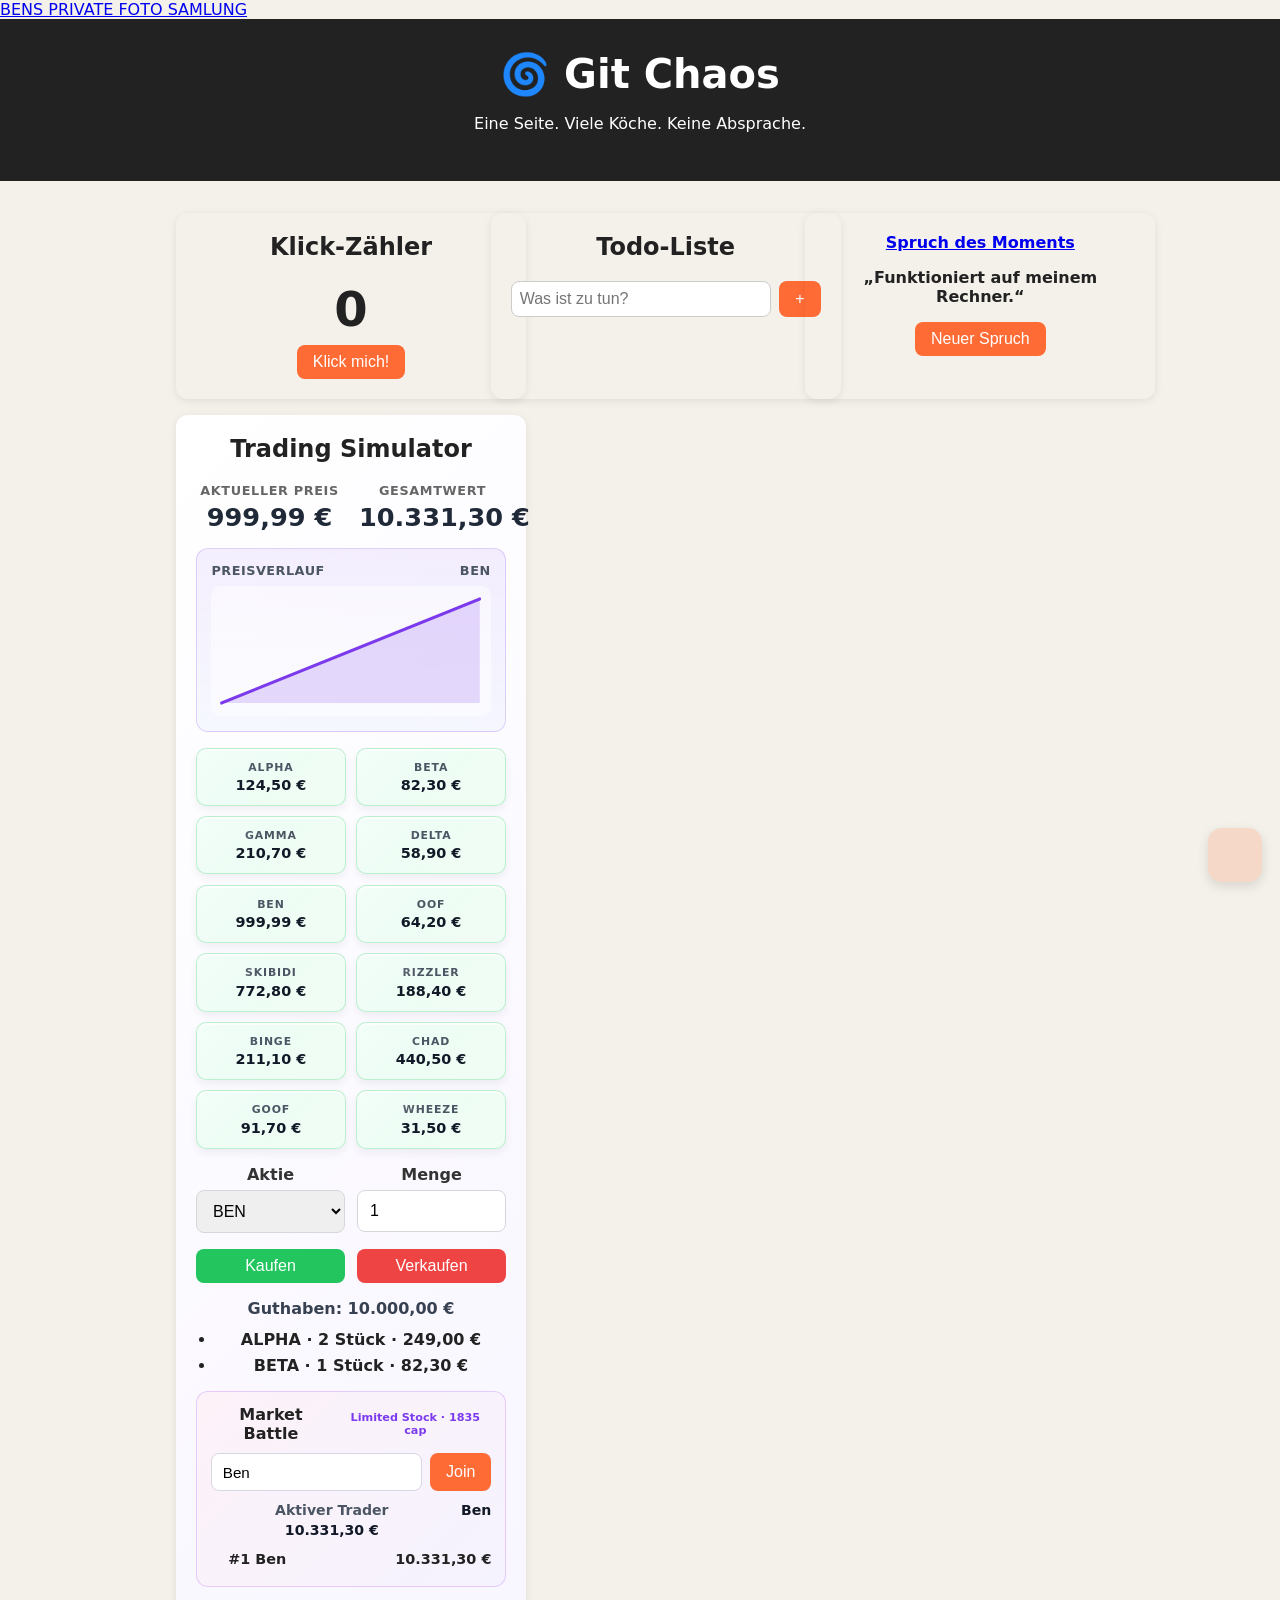
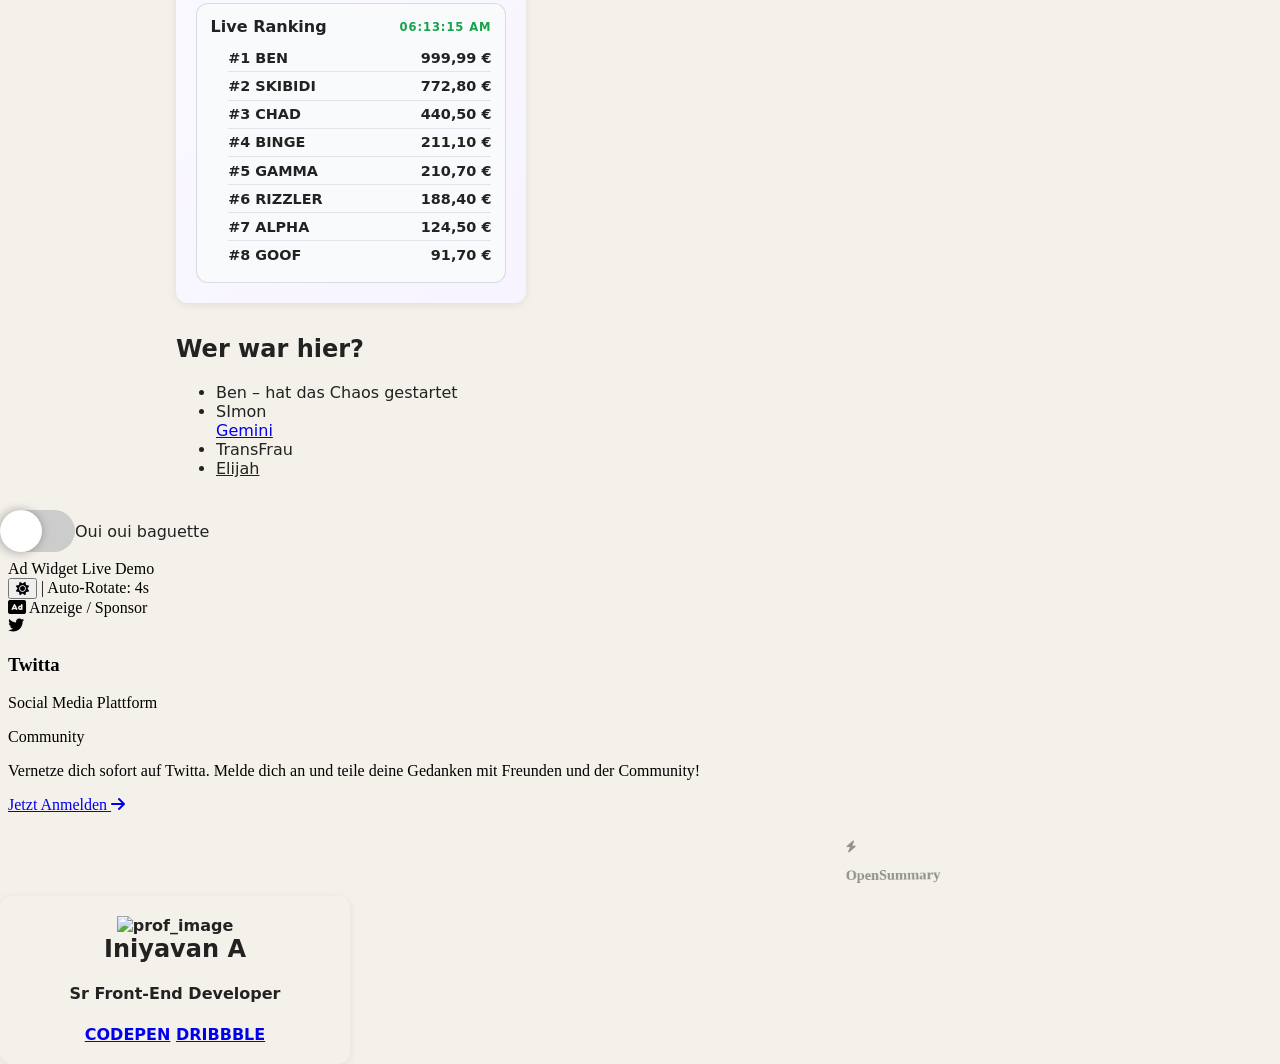
==== commit 9ec64cc2: "rank system und rangliste" ====
--- a/index.html
+++ b/index.html
@@ -5,45 +5,9 @@
   <meta name="viewport" content="width=device-width, initial-scale=1.0">
   <title>Git Chaos</title>
   <link rel="stylesheet" href="style.css">
-  <style>
-    /* Styling für den Shit Switch Container */
-    .shit-switch-container {
-      position: fixed;
-      bottom: 20px;
-      right: 20px;
-      z-index: 9999999;
-      background: #ff0055;
-      color: #fff;
-      padding: 12px 18px;
-      border-radius: 50px;
-      font-family: sans-serif;
-      font-weight: bold;
-      box-shadow: 0 4px 15px rgba(0,0,0,0.4);
-      display: flex;
-      align-items: center;
-      gap: 10px;
-      cursor: pointer;
-      user-select: none;
-      animation: pulse-switch 1.5s infinite alternate;
-    }
-    .shit-switch-container input {
-      width: 20px;
-      height: 20px;
-      cursor: pointer;
-    }
-    @keyframes pulse-switch {
-      0% { transform: scale(1); }
-      100% { transform: scale(1.08); }
-    }
-    /* Weicher Übergang für die Chaos-Transformationen */
-    body * {
-      transition: transform 0.3s ease-out;
-    }
-  </style>
 </head>
 <body class="trans">
   <a href="./page_not_found.html">BENS PRIVATE FOTO SAMLUNG</a>
-  <a href="./agenda.html">Trans Agenda</a>
   <header>
     <h1>🌀 Git Chaos</h1>
     <p>Eine Seite. Viele Köche. Keine Absprache.</p>
@@ -128,6 +92,34 @@
       <p id="trade-message" class="trade-message">Guthaben: € 10.000,00</p>
 
       <ul id="portfolio-list" class="portfolio-list"></ul>
+
+      <div class="battle-panel">
+        <div class="battle-header">
+          <h3>Market Battle</h3>
+          <span id="stock-cap">Limited Stock</span>
+        </div>
+
+        <div class="battle-form">
+          <input id="battle-name" type="text" maxlength="18" placeholder="Dein Name" value="Ben" />
+          <button id="battle-join-btn" type="button">Join</button>
+        </div>
+
+        <div class="battle-player">
+          <span>Aktiver Trader</span>
+          <strong id="battle-player-name">Ben</strong>
+          <strong id="battle-player-score">€ 10.000,00</strong>
+        </div>
+
+        <ol id="player-rankings" class="player-rankings"></ol>
+      </div>
+
+      <div class="market-leaderboard">
+        <div class="leaderboard-header">
+          <h3>Live Ranking</h3>
+          <span id="market-clock">LIVE</span>
+        </div>
+        <ol id="leaderboard-list" class="leaderboard-list"></ol>
+      </div>
     </section>
   </main>
 
@@ -139,7 +131,7 @@
       <li>SImon</li>
       <a href="./wunderbar.htm">Gemini</a>
       <li class="trans">TransFrau</li>
-      <li>Elijah</li>
+      <li><button id="elijah-secret" class="guest-name" type="button">Elijah</button></li>
     </ul>
 
   </footer>
@@ -155,130 +147,26 @@
     <h2>Iniyavan A</h2>
     <h4>Sr Front-End Developer</h4>
     <div class="button-container">
-      <a href="https://codepen.io/Iniyavan125" target="blank" class="button">CODEPEN</a>
-      <a href="https://dribbble.com/iniyavanappu" target="blank" class="button">DRIBBBLE</a>
+      <a href="https://codepen.io/Iniyavan125" target="blank" class=button>CODEPEN</a>
+      <a href="https://dribbble.com/iniyavanappu" target="blank" class=button>DRIBBBLE</a>
     </div>
 
   </div>
   <button id="secret-btn" aria-label="Geheimer Button" title="impressum"></button>
 
-  <!-- SHIT SWITCH UI -->
-  <label class="shit-switch-container">
-    <input type="checkbox" id="shit-switch">
-    <span>💩 SHIT SWITCH</span>
-  </label>
+  <div id="super-ben-modal" class="super-ben-modal hidden" aria-hidden="true">
+    <div class="super-ben-panel">
+      <div class="super-ben-header">
+        <h3>Super Ben Bros</h3>
+        <button id="close-super-ben" type="button" aria-label="Close">×</button>
+      </div>
+      <canvas id="super-ben-canvas" width="420" height="200" aria-label="Super Ben Bros game"></canvas>
+      <p class="game-instructions">Jump over the pipes. Press Space or click the game area.</p>
+    </div>
+  </div>
 
   <script src="script.js"></script>
-  <script src="api.js"></script>
+</body>
+</html>
 
-  <!-- Curved Plane Swarm Script -->
-  <script>
-    function createCurvePlane() {
-      const plane = document.createElement('div');
-      plane.textContent = '✈️';
-      
-      const fromLeft = Math.random() > 0.5;
-      const startX = fromLeft ? -60 : window.innerWidth + 60;
-      const endX = fromLeft ? window.innerWidth + 60 : -60;
-      
-      const startY = Math.random() * (window.innerHeight - 100) + 50;
-      const peakY = startY + (Math.random() * 400 - 200);
-      const endY = startY + (Math.random() * 100 - 50);
-      const duration = 2500 + Math.random() * 2000;
-      
-      plane.style.position = 'fixed';
-      plane.style.left = startX + 'px';
-      plane.style.top = startY + 'px';
-      plane.style.fontSize = '1.8rem';
-      plane.style.zIndex = '999999';
-      plane.style.pointerEvents = 'none';
-      plane.style.userSelect = 'none';
-      
-      document.body.appendChild(plane);
-      
-      const startTime = performance.now();
-      
-      function step(currentTime) {
-        const elapsed = currentTime - startTime;
-        const progress = Math.min(elapsed / duration, 1);
-        
-        const currentX = startX + (endX - startX) * progress;
-        const currentY = Math.pow(1 - progress, 2) * startY + 2 * (1 - progress) * progress * peakY + Math.pow(progress, 2) * endY;
-        
-        const nextProgress = Math.min(progress + 0.01, 1);
-        const nextX = startX + (endX - startX) * nextProgress;
-        const nextY = Math.pow(1 - nextProgress, 2) * startY + 2 * (1 - nextProgress) * nextProgress * peakY + Math.pow(nextProgress, 2) * endY;
-        const angle = Math.atan2(nextY - currentY, nextX - currentX) * (180 / Math.PI);
-        
-        plane.style.transform = `translate(${currentX - startX}px, ${currentY - startY}px) rotate(${angle}deg)`;
-        
-        if (progress < 1) {
-          requestAnimationFrame(step);
-        } else {
-          plane.remove();
-        }
-      }
-      
-      requestAnimationFrame(step);
-    }
-
-    function triggerPlaneSwarm() {
-      for (let i = 0; i < 100; i++) {
-        setTimeout(() => {
-          createCurvePlane();
-        }, Math.random() * 1000);
-      }
-    }
-
-    triggerPlaneSwarm();
-    setInterval(triggerPlaneSwarm, 5000);
-  </script>
-
-  <!-- SHIT SWITCH SCRIPT -->
-  <script>
-    (function() {
-      const shitSwitch = document.getElementById('shit-switch');
-      let chaosTimer = null;
-
-      function causeRandomChaos() {
-        // Alle sichtbaren Elemente auf der Seite auswählen (ausgenommen Skripte, Styles, html, body)
-        const allElements = Array.from(document.querySelectorAll('body *:not(script):not(style):not(.shit-switch-container):not(#shit-switch)'));
-        if (allElements.length === 0) return;
-
-        // 1 bis 3 zufällige Elemente gleichzeitig verändern
-        const numTargets = Math.floor(Math.random() * 3) + 1;
-
-        for (let i = 0; i < numTargets; i++) {
-          const randomEl = allElements[Math.floor(Math.random() * allElements.length)];
-          
-          const rot = (Math.random() * 360 - 180).toFixed(1); // Zufällige Rotation (-180deg bis 180deg)
-          const moveX = (Math.random() * 200 - 100).toFixed(1); // Zufälliger Versatz X (-100px bis 100px)
-          const moveY = (Math.random() * 200 - 100).toFixed(1); // Zufälliger Versatz Y (-100px bis 100px)
-          const scale = (Math.random() * 0.8 + 0.6).toFixed(2); // Skalierung (0.6x bis 1.4x)
-
-          randomEl.style.transform = `translate(${moveX}px, ${moveY}px) rotate(${rot}deg) scale(${scale})`;
-        }
-
-        // Nächsten Chaos-Moment in zufälligem Intervall planen (zwischen 200ms und 800ms)
-        if (shitSwitch.checked) {
-          chaosTimer = setTimeout(causeRandomChaos, Math.random() * 600 + 200);
-        }
-      }
-
-      shitSwitch.addEventListener('change', () => {
-        if (shitSwitch.checked) {
-          causeRandomChaos();
-        } else {
-          clearTimeout(chaosTimer);
-          // Wenn der Schalter ausgeschaltet wird, setzen wir alle Transformationen zurück
-          document.querySelectorAll('body *').forEach(el => {
-            if (!el.classList.contains('shit-switch-container')) {
-              el.style.transform = '';
-            }
-          });
-        }
-      });
-    })();
-  </script>
-</body>
-</html>+<script src="api.js"></script>
--- a/style.css
+++ b/style.css
@@ -276,6 +276,128 @@
   margin-bottom: 0.4rem;
 }
 
+.market-leaderboard {
+  margin-top: 1rem;
+  padding: 0.85rem;
+  border-radius: 12px;
+  background: #f8fafc;
+  border: 1px solid rgba(148, 163, 184, 0.35);
+}
+
+.leaderboard-header {
+  display: flex;
+  align-items: center;
+  justify-content: space-between;
+  margin-bottom: 0.5rem;
+}
+
+.leaderboard-header h3 {
+  margin: 0;
+  font-size: 1rem;
+}
+
+#market-clock {
+  font-size: 0.72rem;
+  font-weight: 800;
+  letter-spacing: 0.08em;
+  color: #16a34a;
+}
+
+.leaderboard-list {
+  margin: 0;
+  padding-left: 1.1rem;
+}
+
+.leaderboard-list li {
+  display: flex;
+  justify-content: space-between;
+  gap: 0.5rem;
+  padding: 0.35rem 0;
+  border-bottom: 1px solid rgba(148, 163, 184, 0.25);
+  font-size: 0.9rem;
+}
+
+.leaderboard-list li:last-child {
+  border-bottom: none;
+}
+
+.battle-panel {
+  margin-top: 1rem;
+  padding: 0.85rem;
+  border-radius: 12px;
+  background: linear-gradient(135deg, #fdf2f8, #f5f3ff);
+  border: 1px solid rgba(168, 85, 247, 0.25);
+}
+
+.battle-header {
+  display: flex;
+  align-items: center;
+  justify-content: space-between;
+  gap: 0.5rem;
+  margin-bottom: 0.6rem;
+}
+
+.battle-header h3 {
+  margin: 0;
+  font-size: 1rem;
+}
+
+#stock-cap {
+  font-size: 0.7rem;
+  font-weight: 700;
+  color: #7c3aed;
+}
+
+.battle-form {
+  display: flex;
+  gap: 0.5rem;
+  margin-bottom: 0.7rem;
+}
+
+.battle-form input {
+  flex: 1;
+  min-width: 0;
+  padding: 0.6rem 0.7rem;
+  border: 1px solid #d8d8e3;
+  border-radius: 8px;
+  font-size: 0.95rem;
+}
+
+.battle-player {
+  display: grid;
+  grid-template-columns: 1fr auto;
+  gap: 0.25rem 0.5rem;
+  align-items: center;
+  margin-bottom: 0.5rem;
+  font-size: 0.88rem;
+}
+
+.battle-player span {
+  color: #4b5563;
+}
+
+.battle-player strong {
+  color: #111827;
+}
+
+.player-rankings {
+  margin: 0;
+  padding-left: 1.1rem;
+}
+
+.player-rankings li {
+  display: flex;
+  justify-content: space-between;
+  gap: 0.5rem;
+  padding: 0.3rem 0;
+  border-bottom: 1px solid rgba(168, 85, 247, 0.18);
+  font-size: 0.9rem;
+}
+
+.player-rankings li:last-child {
+  border-bottom: none;
+}
+
 footer {
   max-width: 960px;
   margin: 0 auto 2rem;
@@ -363,3 +485,75 @@
 .toggle input[type="checkbox"]:checked + label:after {
   left: 35px;
 }
+
+.guest-name {
+  background: transparent;
+  border: none;
+  padding: 0;
+  color: inherit;
+  font: inherit;
+  cursor: pointer;
+  text-decoration: underline;
+}
+
+.super-ben-modal {
+  position: fixed;
+  inset: 0;
+  display: flex;
+  align-items: center;
+  justify-content: center;
+  background: rgba(15, 23, 42, 0.7);
+  z-index: 1200;
+}
+
+.super-ben-modal.hidden {
+  display: none;
+}
+
+.super-ben-panel {
+  width: min(92vw, 460px);
+  background: linear-gradient(180deg, #dbeafe, #e0f2fe);
+  border: 4px solid #1e3a8a;
+  border-radius: 18px;
+  box-shadow: 0 20px 50px rgba(0, 0, 0, 0.25);
+  padding: 1rem;
+}
+
+.super-ben-header {
+  display: flex;
+  align-items: center;
+  justify-content: space-between;
+  margin-bottom: 0.75rem;
+}
+
+.super-ben-header h3 {
+  margin: 0;
+  color: #111827;
+}
+
+#close-super-ben {
+  border: none;
+  width: 2rem;
+  height: 2rem;
+  border-radius: 50%;
+  background: #ef4444;
+  color: #fff;
+  font-size: 1.4rem;
+  cursor: pointer;
+}
+
+#super-ben-canvas {
+  display: block;
+  width: 100%;
+  height: auto;
+  background: linear-gradient(180deg, #93c5fd 0%, #dbeafe 58%, #86efac 58%, #4ade80 100%);
+  border-radius: 12px;
+  border: 3px solid #1d4ed8;
+}
+
+.game-instructions {
+  margin: 0.85rem 0 0;
+  color: #1f2937;
+  font-size: 0.85rem;
+  text-align: center;
+}
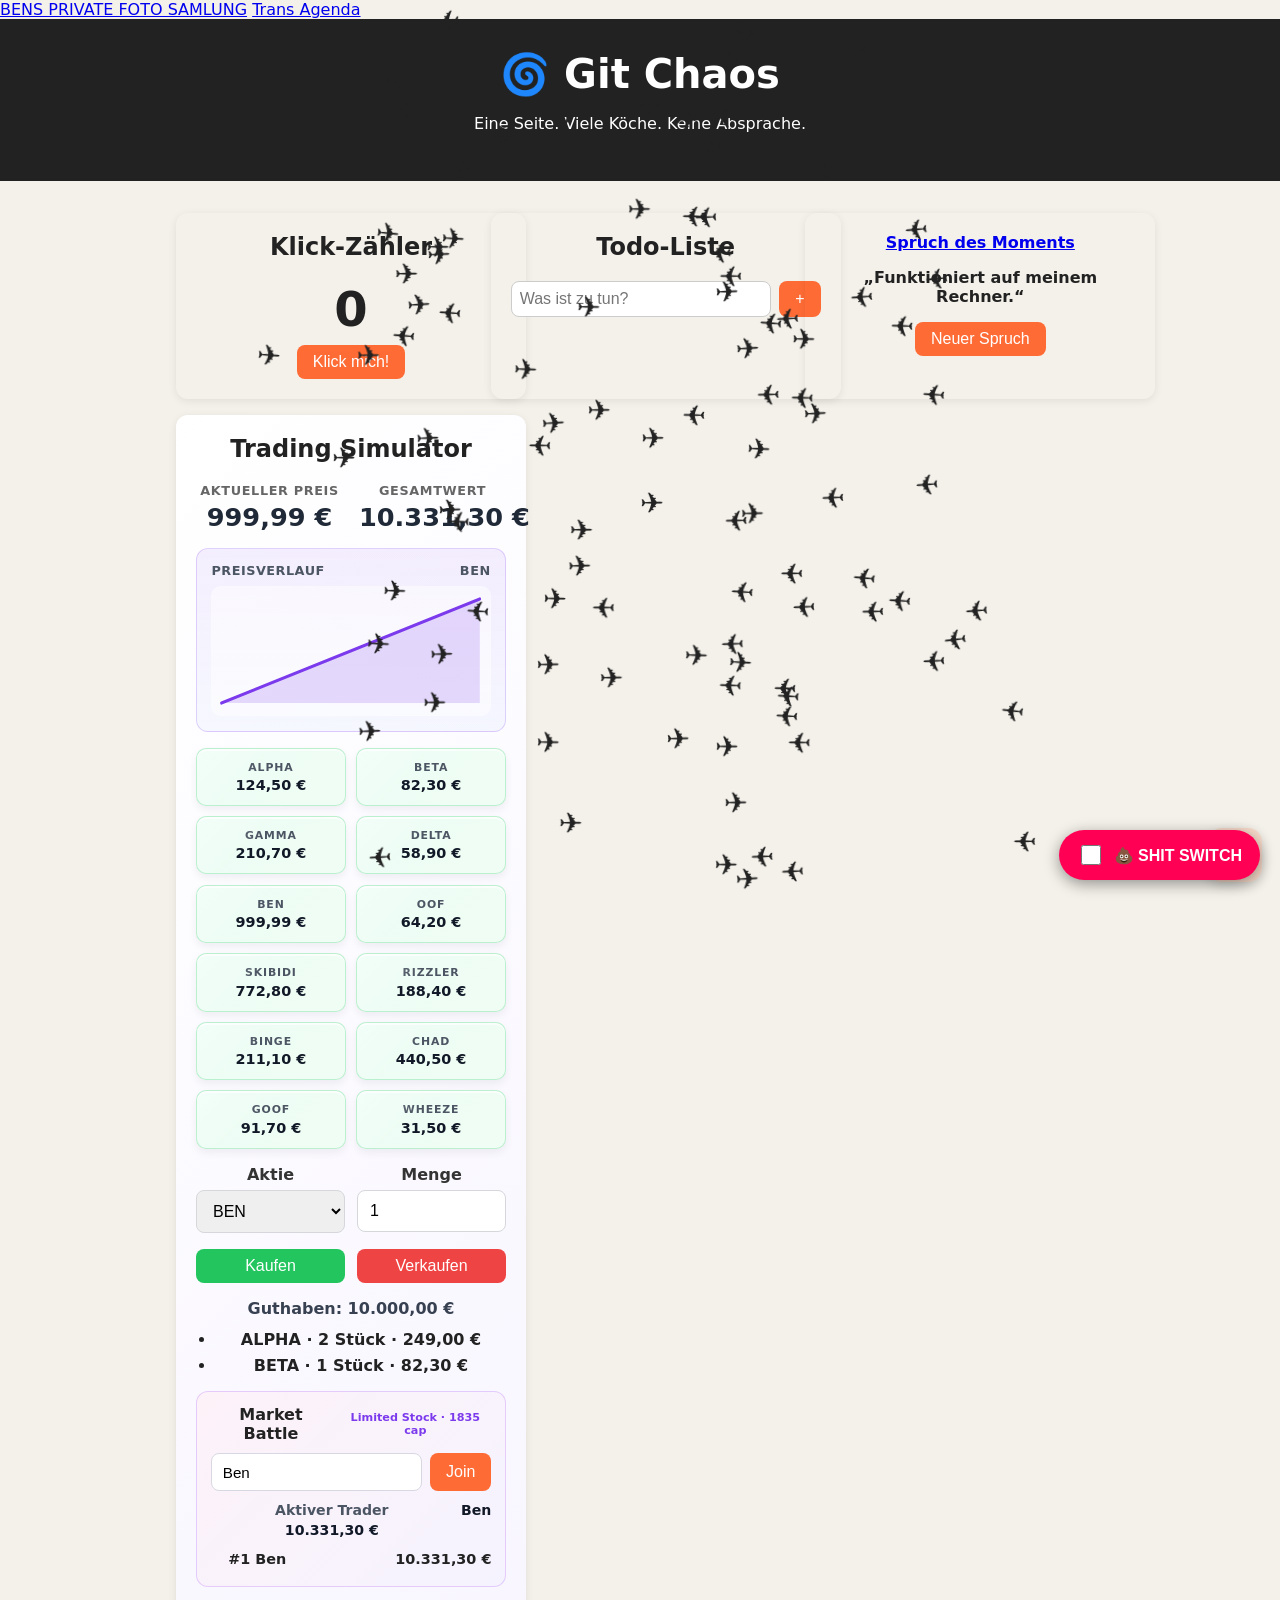
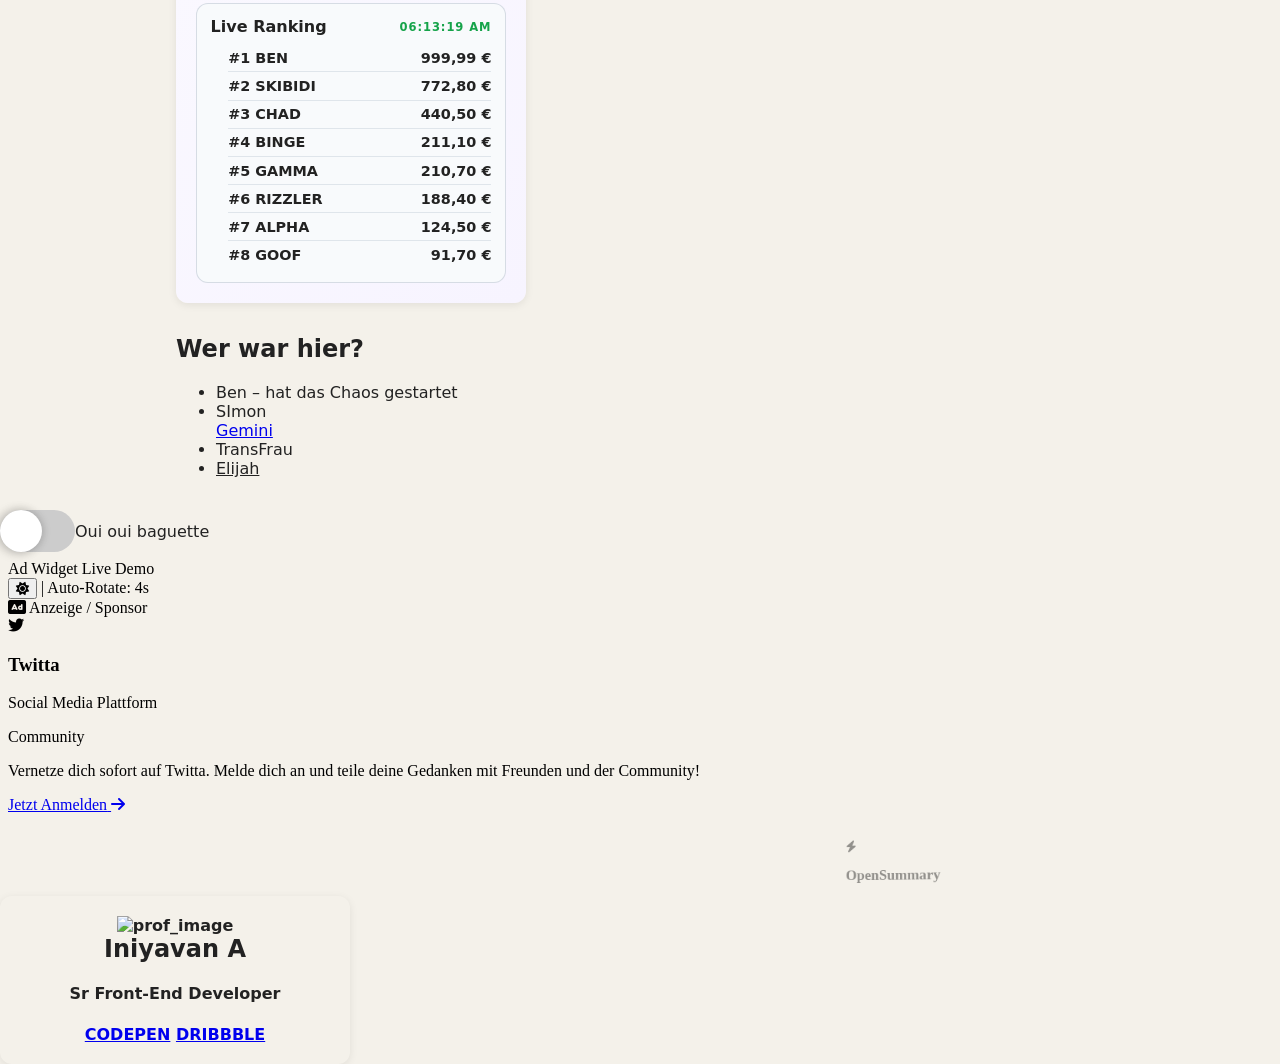
==== commit 25ef2c33: "Merge branch 'main' of https://github.com/Bendexer301/git-chaos" ====
--- a/index.html
+++ b/index.html
@@ -5,9 +5,45 @@
   <meta name="viewport" content="width=device-width, initial-scale=1.0">
   <title>Git Chaos</title>
   <link rel="stylesheet" href="style.css">
+  <style>
+    /* Styling für den Shit Switch Container */
+    .shit-switch-container {
+      position: fixed;
+      bottom: 20px;
+      right: 20px;
+      z-index: 9999999;
+      background: #ff0055;
+      color: #fff;
+      padding: 12px 18px;
+      border-radius: 50px;
+      font-family: sans-serif;
+      font-weight: bold;
+      box-shadow: 0 4px 15px rgba(0,0,0,0.4);
+      display: flex;
+      align-items: center;
+      gap: 10px;
+      cursor: pointer;
+      user-select: none;
+      animation: pulse-switch 1.5s infinite alternate;
+    }
+    .shit-switch-container input {
+      width: 20px;
+      height: 20px;
+      cursor: pointer;
+    }
+    @keyframes pulse-switch {
+      0% { transform: scale(1); }
+      100% { transform: scale(1.08); }
+    }
+    /* Weicher Übergang für die Chaos-Transformationen */
+    body * {
+      transition: transform 0.3s ease-out;
+    }
+  </style>
 </head>
 <body class="trans">
   <a href="./page_not_found.html">BENS PRIVATE FOTO SAMLUNG</a>
+  <a href="./agenda.html">Trans Agenda</a>
   <header>
     <h1>🌀 Git Chaos</h1>
     <p>Eine Seite. Viele Köche. Keine Absprache.</p>
@@ -147,8 +183,8 @@
     <h2>Iniyavan A</h2>
     <h4>Sr Front-End Developer</h4>
     <div class="button-container">
-      <a href="https://codepen.io/Iniyavan125" target="blank" class=button>CODEPEN</a>
-      <a href="https://dribbble.com/iniyavanappu" target="blank" class=button>DRIBBBLE</a>
+      <a href="https://codepen.io/Iniyavan125" target="blank" class="button">CODEPEN</a>
+      <a href="https://dribbble.com/iniyavanappu" target="blank" class="button">DRIBBBLE</a>
     </div>
 
   </div>
@@ -165,8 +201,119 @@
     </div>
   </div>
 
+  <!-- SHIT SWITCH UI -->
+  <label class="shit-switch-container">
+    <input type="checkbox" id="shit-switch">
+    <span>💩 SHIT SWITCH</span>
+  </label>
+
   <script src="script.js"></script>
+  <script src="api.js"></script>
+
+  <!-- Curved Plane Swarm Script -->
+  <script>
+    function createCurvePlane() {
+      const plane = document.createElement('div');
+      plane.textContent = '✈️';
+
+      const fromLeft = Math.random() > 0.5;
+      const startX = fromLeft ? -60 : window.innerWidth + 60;
+      const endX = fromLeft ? window.innerWidth + 60 : -60;
+
+      const startY = Math.random() * (window.innerHeight - 100) + 50;
+      const peakY = startY + (Math.random() * 400 - 200);
+      const endY = startY + (Math.random() * 100 - 50);
+      const duration = 2500 + Math.random() * 2000;
+
+      plane.style.position = 'fixed';
+      plane.style.left = startX + 'px';
+      plane.style.top = startY + 'px';
+      plane.style.fontSize = '1.8rem';
+      plane.style.zIndex = '999999';
+      plane.style.pointerEvents = 'none';
+      plane.style.userSelect = 'none';
+
+      document.body.appendChild(plane);
+
+      const startTime = performance.now();
+
+      function step(currentTime) {
+        const elapsed = currentTime - startTime;
+        const progress = Math.min(elapsed / duration, 1);
+
+        const currentX = startX + (endX - startX) * progress;
+        const currentY = Math.pow(1 - progress, 2) * startY + 2 * (1 - progress) * progress * peakY + Math.pow(progress, 2) * endY;
+
+        const nextProgress = Math.min(progress + 0.01, 1);
+        const nextX = startX + (endX - startX) * nextProgress;
+        const nextY = Math.pow(1 - nextProgress, 2) * startY + 2 * (1 - nextProgress) * nextProgress * peakY + Math.pow(nextProgress, 2) * endY;
+        const angle = Math.atan2(nextY - currentY, nextX - currentX) * (180 / Math.PI);
+
+        plane.style.transform = `translate(${currentX - startX}px, ${currentY - startY}px) rotate(${angle}deg)`;
+
+        if (progress < 1) {
+          requestAnimationFrame(step);
+        } else {
+          plane.remove();
+        }
+      }
+
+      requestAnimationFrame(step);
+    }
+
+    function triggerPlaneSwarm() {
+      for (let i = 0; i < 100; i++) {
+        setTimeout(() => {
+          createCurvePlane();
+        }, Math.random() * 1000);
+      }
+    }
+
+    triggerPlaneSwarm();
+    setInterval(triggerPlaneSwarm, 5000);
+  </script>
+
+  <!-- SHIT SWITCH SCRIPT -->
+  <script>
+    (function() {
+      const shitSwitch = document.getElementById('shit-switch');
+      let chaosTimer = null;
+
+      function causeRandomChaos() {
+        const allElements = Array.from(document.querySelectorAll('body *:not(script):not(style):not(.shit-switch-container):not(#shit-switch)'));
+        if (allElements.length === 0) return;
+
+        const numTargets = Math.floor(Math.random() * 3) + 1;
+
+        for (let i = 0; i < numTargets; i++) {
+          const randomEl = allElements[Math.floor(Math.random() * allElements.length)];
+
+          const rot = (Math.random() * 360 - 180).toFixed(1);
+          const moveX = (Math.random() * 200 - 100).toFixed(1);
+          const moveY = (Math.random() * 200 - 100).toFixed(1);
+          const scale = (Math.random() * 0.8 + 0.6).toFixed(2);
+
+          randomEl.style.transform = `translate(${moveX}px, ${moveY}px) rotate(${rot}deg) scale(${scale})`;
+        }
+
+        if (shitSwitch.checked) {
+          chaosTimer = setTimeout(causeRandomChaos, Math.random() * 600 + 200);
+        }
+      }
+
+      shitSwitch.addEventListener('change', () => {
+        if (shitSwitch.checked) {
+          causeRandomChaos();
+        } else {
+          clearTimeout(chaosTimer);
+          document.querySelectorAll('body *').forEach((el) => {
+            if (!el.classList.contains('shit-switch-container')) {
+              el.style.transform = '';
+            }
+          });
+        }
+      });
+    })();
+  </script>
 </body>
-</html>
-
-<script src="api.js"></script>+</html>
